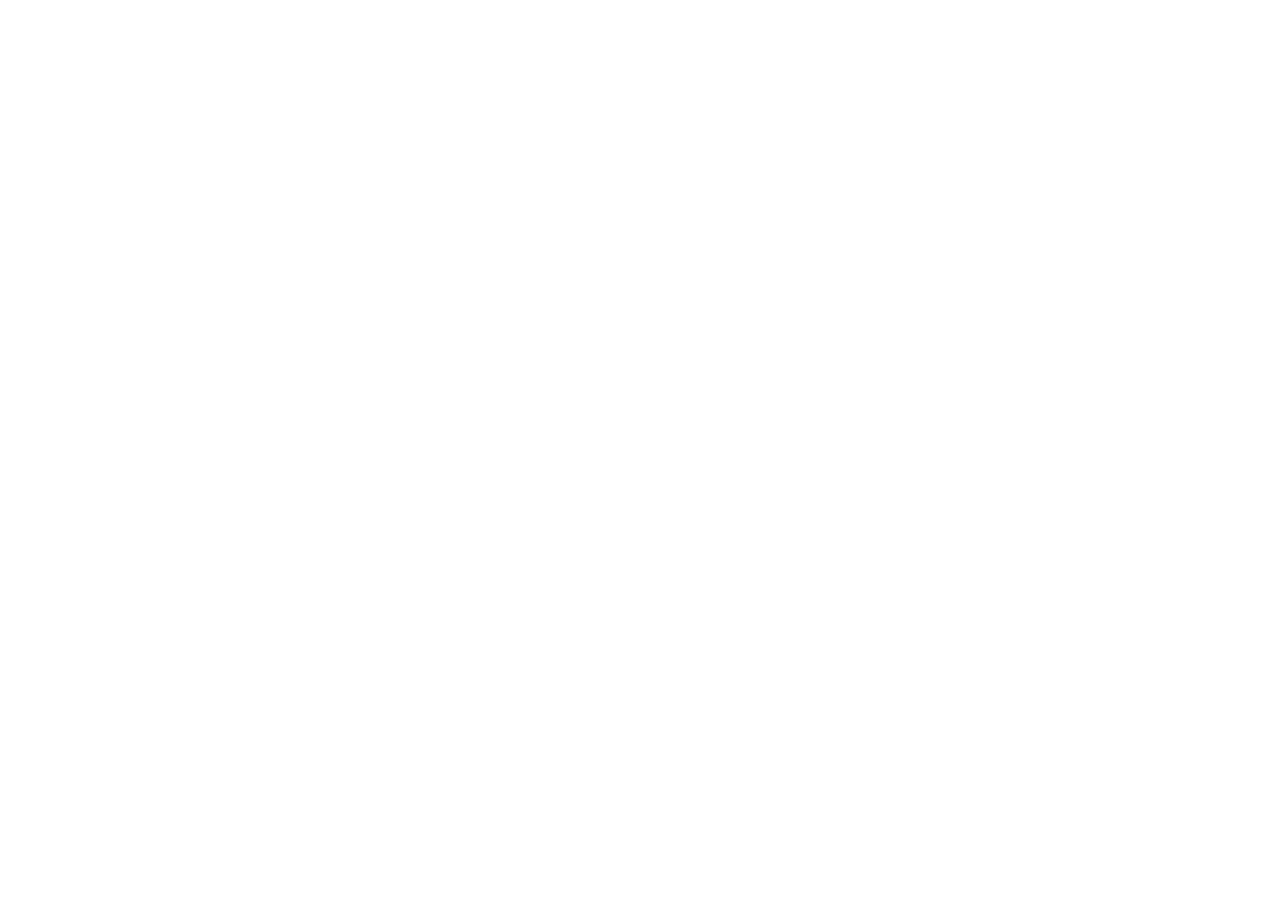
==== index.html @ a88c4302 "initial commit" ====
<!DOCTYPE html>
<html lang="en">
  <head>
    <meta charset="UTF-8" />
    <meta name="viewport" content="width=device-width, initial-scale=1.0" />
    <title>Tan Karageldi</title>
  </head>
  <body></body>
</html>
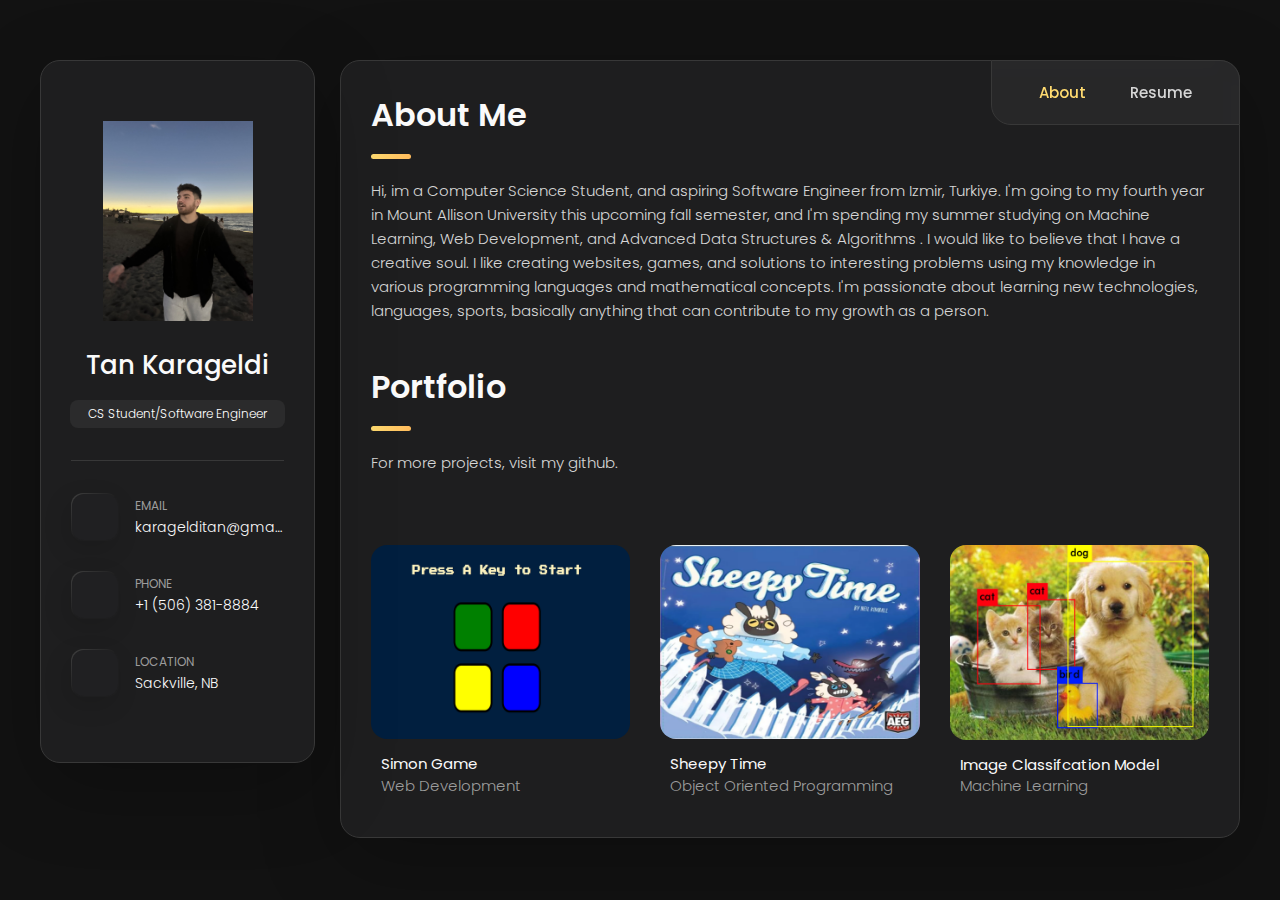
==== commit b597f9f1: "fix typo#1" ====
--- a/index.html
+++ b/index.html
@@ -2,8 +2,465 @@
 <html lang="en">
   <head>
     <meta charset="UTF-8" />
+    <meta http-equiv="X-UA-Compatible" content="IE=edge" />
     <meta name="viewport" content="width=device-width, initial-scale=1.0" />
     <title>Tan Karageldi</title>
+
+    <!--
+    - favicon
+  -->
+    <link
+      rel="shortcut icon"
+      href="./assets/images/tan.ico"
+      type="image/x-icon"
+    />
+
+    <!--
+    - custom css link
+  -->
+    <link rel="stylesheet" href="./assets/css/style.css" />
+
+    <!--
+    - google font link
+  -->
+    <link rel="preconnect" href="https://fonts.googleapis.com" />
+    <link rel="preconnect" href="https://fonts.gstatic.com" crossorigin />
+    <link
+      href="https://fonts.googleapis.com/css2?family=Poppins:wght@300;400;500;600&display=swap"
+      rel="stylesheet"
+    />
   </head>
-  <body></body>
+
+  <body>
+    <!--
+    - #MAIN
+  -->
+
+    <main>
+      <!--
+      - #SIDEBAR
+    -->
+
+      <aside class="sidebar" data-sidebar>
+        <div class="sidebar-info">
+          <figure class="avatar-box">
+            <img
+              src="./assets/images/tan1.jpg"
+              alt="Tan Karageldi"
+              width="80"
+            />
+          </figure>
+
+          <div class="info-content">
+            <h1 class="name" title="Richard hanrick">Tan Karageldi</h1>
+
+            <p class="title">CS Student/Software Engineer</p>
+          </div>
+
+          <button class="info_more-btn" data-sidebar-btn>
+            <span>Show Contacts</span>
+
+            <ion-icon name="chevron-down"></ion-icon>
+          </button>
+        </div>
+
+        <div class="sidebar-info_more">
+          <div class="separator"></div>
+
+          <ul class="contacts-list">
+            <li class="contact-item">
+              <div class="icon-box">
+                <ion-icon name="mail-outline"></ion-icon>
+              </div>
+
+              <div class="contact-info">
+                <p class="contact-title">Email</p>
+
+                <a href="mailto:karagelditan@gmail.com" class="contact-link"
+                  >karagelditan@gmail.com</a
+                >
+              </div>
+            </li>
+
+            <li class="contact-item">
+              <div class="icon-box">
+                <ion-icon name="phone-portrait-outline"></ion-icon>
+              </div>
+
+              <div class="contact-info">
+                <p class="contact-title">Phone</p>
+
+                <p class="contact-link">+1 (506) 381-8884</p>
+              </div>
+            </li>
+
+            <li class="contact-item">
+              <div class="icon-box">
+                <ion-icon name="location-outline"></ion-icon>
+              </div>
+
+              <div class="contact-info">
+                <p class="contact-title">Location</p>
+
+                <address>Sackville, NB</address>
+              </div>
+            </li>
+          </ul>
+
+          <div class="separator"></div>
+
+          <ul class="social-list">
+            <li class="social-item">
+              <a href="https://github.com/tankarageldi" class="social-link">
+                <ion-icon name="logo-github"></ion-icon>
+              </a>
+            </li>
+
+            <li class="social-item">
+              <a
+                href="https://linkedin.com/in/tankarageldi"
+                class="social-link"
+              >
+                <ion-icon name="logo-linkedin"></ion-icon>
+              </a>
+            </li>
+            <li class="social-item">
+              <a href="https://instagram.com/tkarageldi" class="social-link">
+                <ion-icon name="logo-instagram"></ion-icon>
+              </a>
+            </li>
+          </ul>
+        </div>
+      </aside>
+
+      <!--
+      - #main-content
+    -->
+
+      <div class="main-content">
+        <!--
+        - #NAVBAR
+      -->
+
+        <nav class="navbar">
+          <ul class="navbar-list">
+            <li class="navbar-item">
+              <button class="navbar-link active" data-nav-link>About</button>
+            </li>
+
+            <li class="navbar-item">
+              <button class="navbar-link" data-nav-link>Resume</button>
+            </li>
+          </ul>
+        </nav>
+
+        <!--
+        - #ABOUT
+      -->
+
+        <article class="about active" data-page="about">
+          <header>
+            <h2 class="h2 article-title">About me</h2>
+          </header>
+
+          <section class="about-text">
+            <p>
+              Hi, im a Computer Science Student, and aspiring Software Engineer
+              from Izmir, Turkiye. I'm going to my fourth year in Mount Allison
+              University this upcoming fall semester, and I'm spending my summer
+              studying on Machine Learning, Web Development, and Advanced Data
+              Structures & Algorithms . I would like to believe that I have a
+              creative soul. I like creating websites, games, and solutions to
+              interesting problems using my knowledge in various programming
+              languages and mathematical concepts. I'm passionate about learning
+              new technologies, languages, sports, basically anything that can
+              contribute to my growth as a person.
+            </p>
+          </section>
+
+          <header>
+            <h2 class="h2 article-title">Portfolio</h2>
+          </header>
+          <p class="about-text">
+            For more projects, visit my github.
+            <br />
+            <a class="about-text" href="https://github.com/tankarageldi"
+              ><ion-icon name="sad-outline"></ion-icon
+            ></a>
+          </p>
+
+          <section class="projects">
+            <ul class="filter-list">
+              <li class="filter-item"></li>
+            </ul>
+
+            <div class="filter-select-box">
+              <button class="filter-select" data-select>
+                <div class="select-value" data-selecct-value>
+                  Select category
+                </div>
+
+                <div class="select-icon">
+                  <ion-icon name="chevron-down"></ion-icon>
+                </div>
+              </button>
+              <ul class="select-list">
+                <li class="select-item">
+                  <button data-select-item>All</button>
+                </li>
+              </ul>
+            </div>
+
+            <ul class="project-list">
+              <li class="project-item active" data-filter-item>
+                <a
+                  href="https://tankarageldi.github.io/webdev-projects/simon-game/index.html"
+                >
+                  <figure class="project-img">
+                    <div class="project-item-icon-box">
+                      <ion-icon name="eye-outline"></ion-icon>
+                    </div>
+                    <img
+                      src="./assets/images/resized_simon.png"
+                      alt="simon"
+                      loading="lazy"
+                    />
+                  </figure>
+
+                  <h3 class="project-title">Simon Game</h3>
+
+                  <p class="project-category">Web Development</p>
+                </a>
+              </li>
+
+              <li class="project-item active" data-filter-item>
+                <a href="https://github.com/tankarageldi/textbased-game">
+                  <figure class="project-img">
+                    <div class="project-item-icon-box">
+                      <ion-icon name="eye-outline"></ion-icon>
+                    </div>
+
+                    <img
+                      src="./assets/images/resized_sheepytime.png"
+                      alt="sheepytime"
+                      loading="lazy"
+                    />
+                  </figure>
+
+                  <h3 class="project-title">Sheepy Time</h3>
+
+                  <p class="project-category">Object Oriented Programming</p>
+                </a>
+              </li>
+
+              <li class="project-item active" data-filter-item>
+                <a href="https://github.com/tankarageldi/image-recognizer">
+                  <figure class="project-img">
+                    <div class="project-item-icon-box">
+                      <ion-icon name="eye-outline"></ion-icon>
+                    </div>
+
+                    <img
+                      src="./assets/images/resized_classification.png"
+                      alt="image-classification"
+                      loading="lazy"
+                    />
+                  </figure>
+
+                  <h3 class="project-title">Image Classifcation Model</h3>
+
+                  <p class="project-category">Machine Learning</p>
+                </a>
+              </li>
+            </ul>
+          </section>
+          <div class="modal-container" data-modal-container>
+            <div class="overlay" data-overlay></div>
+
+            <section class="testimonials-modal">
+              <button class="modal-close-btn" data-modal-close-btn>
+                <ion-icon name="close-outline"></ion-icon>
+              </button>
+
+              <div class="modal-img-wrapper">
+                <figure class="modal-avatar-box">
+                  <img
+                    src="./assets/images/avatar-1.png"
+                    alt="Daniel lewis"
+                    width="80"
+                    data-modal-img
+                  />
+                </figure>
+
+                <img src="./assets/images/icon-quote.svg" alt="quote icon" />
+              </div>
+            </section>
+          </div>
+        </article>
+
+        <!--
+        - #RESUME
+      -->
+
+        <article class="resume" data-page="resume">
+          <header>
+            <h2 class="h2 article-title">Resume</h2>
+          </header>
+
+          <section class="timeline">
+            <div class="title-wrapper">
+              <div class="icon-box">
+                <ion-icon name="book-outline"></ion-icon>
+              </div>
+
+              <h3 class="h3">Education</h3>
+            </div>
+
+            <ol class="timeline-list">
+              <li class="timeline-item">
+                <h4 class="h4 timeline-item-title">Mount Allison University</h4>
+
+                <span>2020-2025</span>
+
+                <p class="timeline-text">
+                  Bachelor of Science, Major in Computer Science.
+                </p>
+              </li>
+
+              <li class="timeline-item">
+                <h4 class="h4 timeline-item-title">Deeplearning.ai</h4>
+
+                <span>2024</span>
+
+                <p class="timeline-text">Machine Learning Specialization.</p>
+              </li>
+            </ol>
+          </section>
+
+          <section class="timeline">
+            <div class="title-wrapper">
+              <div class="icon-box">
+                <ion-icon name="book-outline"></ion-icon>
+              </div>
+
+              <h3 class="h3">Experience</h3>
+            </div>
+
+            <ol class="timeline-list">
+              <li class="timeline-item">
+                <h4 class="h4 timeline-item-title">get-a-cut</h4>
+
+                <span>Founder, July 2024 — Present</span>
+
+                <p class="timeline-text">
+                  Creating the application for people to find best barber in
+                  their area for their desired hairstyle.
+                </p>
+              </li>
+              <li class="timeline-item">
+                <h4 class="h4 timeline-item-title">freelance web developer</h4>
+
+                <span>2024</span>
+
+                <p class="timeline-text">
+                  Working freelance, creating websites for businesses and for
+                  personal use.
+                </p>
+              </li>
+
+              <li class="timeline-item">
+                <h4 class="h4 timeline-item-title">Petaverse Pet</h4>
+
+                <span>2023</span>
+
+                <p class="timeline-text">Social Media Marketing Intern.</p>
+              </li>
+            </ol>
+          </section>
+
+          <section class="skill">
+            <h3 class="h3 skills-title">My skills</h3>
+
+            <ul class="skills-list content-card">
+              <li class="skills-item">
+                <div class="title-wrapper">
+                  <h5 class="h5">Python</h5>
+                  <ion-icon name="logo-python" class="h5"></ion-icon>
+                  <data value="80">80%</data>
+                </div>
+
+                <div class="skill-progress-bg">
+                  <div class="skill-progress-fill" style="width: 80%"></div>
+                </div>
+              </li>
+              <li class="skills-item">
+                <div class="title-wrapper">
+                  <h5 class="h5">Data Structures & Algorithms</h5>
+                  <data value="60">60%</data>
+                </div>
+
+                <div class="skill-progress-bg">
+                  <div class="skill-progress-fill" style="width: 60%"></div>
+                </div>
+              </li>
+
+              <li class="skills-item">
+                <div class="title-wrapper">
+                  <h5 class="h5">Full Stack Development</h5>
+                  <ion-icon name="logo-react" class="h5"></ion-icon>
+                  <ion-icon name="logo-javascript" class="h5"></ion-icon>
+                  <ion-icon name="logo-html5" class="h5"></ion-icon>
+                  <ion-icon name="logo-css3" class="h5"></ion-icon>
+                  <data value="50">50%</data>
+                </div>
+
+                <div class="skill-progress-bg">
+                  <div class="skill-progress-fill" style="width: 50%"></div>
+                </div>
+              </li>
+
+              <li class="skills-item">
+                <div class="title-wrapper">
+                  <h5 class="h5">Machine Learning & AI</h5>
+                  <data value="50">50%</data>
+                </div>
+
+                <div class="skill-progress-bg">
+                  <div class="skill-progress-fill" style="width: 50%"></div>
+                </div>
+              </li>
+
+              <li class="skills-item">
+                <div class="title-wrapper">
+                  <h5 class="h5">Java</h5>
+                  <data value="50">50%</data>
+                </div>
+
+                <div class="skill-progress-bg">
+                  <div class="skill-progress-fill" style="width: 50%"></div>
+                </div>
+              </li>
+            </ul>
+          </section>
+        </article>
+      </div>
+    </main>
+
+    <!--
+    - custom js link
+  -->
+    <script src="./assets/js/script.js"></script>
+
+    <!--
+    - ionicon link
+  -->
+    <script
+      type="module"
+      src="https://unpkg.com/ionicons@5.5.2/dist/ionicons/ionicons.esm.js"
+    ></script>
+    <script
+      nomodule
+      src="https://unpkg.com/ionicons@5.5.2/dist/ionicons/ionicons.js"
+    ></script>
+  </body>
 </html>
--- a/assets/css/style.css
+++ b/assets/css/style.css
@@ -0,0 +1,2028 @@
+/*-----------------------------------*\
+  #style.css
+\*-----------------------------------*/
+
+/**
+ * copyright 2022 @codewithsadee
+ */
+
+/*-----------------------------------*\
+  #CUSTOM PROPERTY
+\*-----------------------------------*/
+
+:root {
+  /**
+   * colors
+   */
+
+  /* gradient */
+
+  --bg-gradient-onyx: linear-gradient(
+    to bottom right,
+    hsl(240, 1%, 25%) 3%,
+    hsl(0, 0%, 19%) 97%
+  );
+  --bg-gradient-jet: linear-gradient(
+      to bottom right,
+      hsla(240, 1%, 18%, 0.251) 0%,
+      hsla(240, 2%, 11%, 0) 100%
+    ),
+    hsl(240, 2%, 13%);
+  --bg-gradient-yellow-1: linear-gradient(
+    to bottom right,
+    hsl(45, 100%, 71%) 0%,
+    hsla(36, 100%, 69%, 0) 50%
+  );
+  --bg-gradient-yellow-2: linear-gradient(
+      135deg,
+      hsla(45, 100%, 71%, 0.251) 0%,
+      hsla(35, 100%, 68%, 0) 59.86%
+    ),
+    hsl(240, 2%, 13%);
+  --border-gradient-onyx: linear-gradient(
+    to bottom right,
+    hsl(0, 0%, 25%) 0%,
+    hsla(0, 0%, 25%, 0) 50%
+  );
+  --text-gradient-yellow: linear-gradient(
+    to right,
+    hsl(45, 100%, 72%),
+    hsl(35, 100%, 68%)
+  );
+
+  /* solid */
+
+  --jet: hsl(0, 0%, 22%);
+  --onyx: hsl(240, 1%, 17%);
+  --eerie-black-1: hsl(240, 2%, 13%);
+  --eerie-black-2: hsl(240, 2%, 12%);
+  --smoky-black: hsl(0, 0%, 7%);
+  --white-1: hsl(0, 0%, 100%);
+  --white-2: hsl(0, 0%, 98%);
+  --orange-yellow-crayola: hsl(45, 100%, 72%);
+  --vegas-gold: hsl(45, 54%, 58%);
+  --light-gray: hsl(0, 0%, 84%);
+  --light-gray-70: hsla(0, 0%, 84%, 0.7);
+  --bittersweet-shimmer: hsl(0, 43%, 51%);
+
+  /**
+   * typography
+   */
+
+  /* font-family */
+  --ff-poppins: "Poppins", sans-serif;
+
+  /* font-size */
+  --fs-1: 24px;
+  --fs-2: 18px;
+  --fs-3: 17px;
+  --fs-4: 16px;
+  --fs-5: 15px;
+  --fs-6: 14px;
+  --fs-7: 13px;
+  --fs-8: 11px;
+
+  /* font-weight */
+  --fw-300: 300;
+  --fw-400: 400;
+  --fw-500: 500;
+  --fw-600: 600;
+
+  /**
+   * shadow
+   */
+
+  --shadow-1: -4px 8px 24px hsla(0, 0%, 0%, 0.25);
+  --shadow-2: 0 16px 30px hsla(0, 0%, 0%, 0.25);
+  --shadow-3: 0 16px 40px hsla(0, 0%, 0%, 0.25);
+  --shadow-4: 0 25px 50px hsla(0, 0%, 0%, 0.15);
+  --shadow-5: 0 24px 80px hsla(0, 0%, 0%, 0.25);
+
+  /**
+   * transition
+   */
+
+  --transition-1: 0.25s ease;
+  --transition-2: 0.5s ease-in-out;
+}
+
+/*-----------------------------------*\
+  #RESET
+\*-----------------------------------*/
+
+*,
+*::before,
+*::after {
+  margin: 0;
+  padding: 0;
+  box-sizing: border-box;
+}
+
+a {
+  text-decoration: none;
+}
+
+li {
+  list-style: none;
+}
+
+img,
+ion-icon,
+a,
+button,
+time,
+span {
+  display: block;
+}
+
+button {
+  font: inherit;
+  background: none;
+  border: none;
+  text-align: left;
+  cursor: pointer;
+}
+
+input,
+textarea {
+  display: block;
+  width: 100%;
+  background: none;
+  font: inherit;
+}
+
+::selection {
+  background: var(--orange-yellow-crayola);
+  color: var(--smoky-black);
+}
+
+:focus {
+  outline-color: var(--orange-yellow-crayola);
+}
+
+html {
+  font-family: var(--ff-poppins);
+}
+
+body {
+  background: var(--smoky-black);
+}
+
+/*-----------------------------------*\
+  #REUSED STYLE
+\*-----------------------------------*/
+
+.sidebar,
+article {
+  background: var(--eerie-black-2);
+  border: 1px solid var(--jet);
+  border-radius: 20px;
+  padding: 15px;
+  box-shadow: var(--shadow-1);
+  z-index: 1;
+}
+
+.separator {
+  width: 100%;
+  height: 1px;
+  background: var(--jet);
+  margin: 16px 0;
+}
+
+.icon-box {
+  position: relative;
+  background: var(--border-gradient-onyx);
+  width: 30px;
+  height: 30px;
+  border-radius: 8px;
+  display: flex;
+  justify-content: center;
+  align-items: center;
+  font-size: 16px;
+  color: var(--orange-yellow-crayola);
+  box-shadow: var(--shadow-1);
+  z-index: 1;
+}
+
+.icon-box::before {
+  content: "";
+  position: absolute;
+  inset: 1px;
+  background: var(--eerie-black-1);
+  border-radius: inherit;
+  z-index: -1;
+}
+
+.icon-box ion-icon {
+  --ionicon-stroke-width: 35px;
+}
+
+article {
+  display: none;
+}
+
+article.active {
+  display: block;
+  animation: fade 0.5s ease backwards;
+}
+
+@keyframes fade {
+  0% {
+    opacity: 0;
+  }
+  100% {
+    opacity: 1;
+  }
+}
+
+.h2,
+.h3,
+.h4,
+.h5 {
+  color: var(--white-2);
+  text-transform: capitalize;
+}
+
+.h2 {
+  font-size: var(--fs-1);
+}
+
+.h3 {
+  font-size: var(--fs-2);
+}
+
+.h4 {
+  font-size: var(--fs-4);
+}
+
+.h5 {
+  font-size: var(--fs-7);
+  font-weight: var(--fw-500);
+}
+
+.article-title {
+  position: relative;
+  padding-bottom: 7px;
+}
+
+.article-title::after {
+  content: "";
+  position: absolute;
+  bottom: 0;
+  left: 0;
+  width: 30px;
+  height: 3px;
+  background: var(--text-gradient-yellow);
+  border-radius: 3px;
+}
+
+.has-scrollbar::-webkit-scrollbar {
+  width: 5px; /* for vertical scrollbar */
+  height: 5px; /* for horizontal scrollbar */
+}
+
+.has-scrollbar::-webkit-scrollbar-track {
+  background: var(--onyx);
+  border-radius: 5px;
+}
+
+.has-scrollbar::-webkit-scrollbar-thumb {
+  background: var(--orange-yellow-crayola);
+  border-radius: 5px;
+}
+
+.has-scrollbar::-webkit-scrollbar-button {
+  width: 20px;
+}
+
+.content-card {
+  position: relative;
+  background: var(--border-gradient-onyx);
+  padding: 15px;
+  padding-top: 45px;
+  border-radius: 14px;
+  box-shadow: var(--shadow-2);
+  cursor: pointer;
+  z-index: 1;
+}
+
+.content-card::before {
+  content: "";
+  position: absolute;
+  inset: 1px;
+  background: var(--bg-gradient-jet);
+  border-radius: inherit;
+  z-index: -1;
+}
+
+/*-----------------------------------*\
+  #MAIN
+\*-----------------------------------*/
+
+main {
+  margin: 15px 12px;
+  margin-bottom: 75px;
+  min-width: 259px;
+}
+
+/*-----------------------------------*\
+  #SIDEBAR
+\*-----------------------------------*/
+
+.sidebar {
+  margin-bottom: 15px;
+  max-height: 112px;
+  overflow: hidden;
+  transition: var(--transition-2);
+}
+
+.sidebar.active {
+  max-height: 405px;
+}
+
+.sidebar-info {
+  position: relative;
+  display: flex;
+  justify-content: flex-start;
+  align-items: center;
+  gap: 15px;
+}
+
+.avatar-box {
+  background: var(--bg-gradient-onyx);
+  border-radius: 20px;
+}
+
+.info-content .name {
+  color: var(--white-2);
+  font-size: var(--fs-3);
+  font-weight: var(--fw-500);
+  letter-spacing: -0.25px;
+  margin-bottom: 10px;
+}
+
+.info-content .title {
+  color: var(--white-1);
+  background: var(--onyx);
+  font-size: var(--fs-8);
+  font-weight: var(--fw-300);
+  width: max-content;
+  padding: 3px 12px;
+  border-radius: 8px;
+}
+
+.info_more-btn {
+  position: absolute;
+  top: -15px;
+  right: -15px;
+  border-radius: 0 15px;
+  font-size: 13px;
+  color: var(--orange-yellow-crayola);
+  background: var(--border-gradient-onyx);
+  padding: 10px;
+  box-shadow: var(--shadow-2);
+  transition: var(--transition-1);
+  z-index: 1;
+}
+
+.info_more-btn::before {
+  content: "";
+  position: absolute;
+  inset: 1px;
+  border-radius: inherit;
+  background: var(--bg-gradient-jet);
+  transition: var(--transition-1);
+  z-index: -1;
+}
+
+.info_more-btn:hover,
+.info_more-btn:focus {
+  background: var(--bg-gradient-yellow-1);
+}
+
+.info_more-btn:hover::before,
+.info_more-btn:focus::before {
+  background: var(--bg-gradient-yellow-2);
+}
+
+.info_more-btn span {
+  display: none;
+}
+
+.sidebar-info_more {
+  opacity: 0;
+  visibility: hidden;
+  transition: var(--transition-2);
+}
+
+.sidebar.active .sidebar-info_more {
+  opacity: 1;
+  visibility: visible;
+}
+
+.contacts-list {
+  display: grid;
+  grid-template-columns: 1fr;
+  gap: 16px;
+}
+
+.contact-item {
+  min-width: 100%;
+  display: flex;
+  align-items: center;
+  gap: 16px;
+}
+
+.contact-info {
+  max-width: calc(100% - 46px);
+  width: calc(100% - 46px);
+}
+
+.contact-title {
+  color: var(--light-gray-70);
+  font-size: var(--fs-8);
+  text-transform: uppercase;
+  margin-bottom: 2px;
+}
+
+.contact-info :is(.contact-link, time, address) {
+  color: var(--white-2);
+  font-size: var(--fs-7);
+}
+
+.contact-info address {
+  font-style: normal;
+}
+
+.social-list {
+  display: flex;
+  justify-content: flex-start;
+  align-items: center;
+  gap: 15px;
+  padding-bottom: 4px;
+  padding-left: 7px;
+}
+
+.social-item .social-link {
+  color: var(--light-gray-70);
+  font-size: 18px;
+}
+
+.social-item .social-link:hover {
+  color: var(--light-gray);
+}
+
+/*-----------------------------------*\
+  #NAVBAR
+\*-----------------------------------*/
+
+.navbar {
+  position: fixed;
+  bottom: 0;
+  left: 0;
+  width: 100%;
+  background: hsla(240, 1%, 17%, 0.75);
+  backdrop-filter: blur(10px);
+  border: 1px solid var(--jet);
+  border-radius: 12px 12px 0 0;
+  box-shadow: var(--shadow-2);
+  z-index: 5;
+}
+
+.navbar-list {
+  display: flex;
+  flex-wrap: wrap;
+  justify-content: center;
+  align-items: center;
+  padding: 0 10px;
+}
+
+.navbar-link {
+  color: var(--light-gray);
+  font-size: var(--fs-8);
+  padding: 20px 7px;
+  transition: color var(--transition-1);
+}
+
+.navbar-link:hover,
+.navbar-link:focus {
+  color: var(--light-gray-70);
+}
+
+.navbar-link.active {
+  color: var(--orange-yellow-crayola);
+}
+
+/*-----------------------------------*\
+  #ABOUT
+\*-----------------------------------*/
+
+.about .article-title {
+  margin-bottom: 15px;
+}
+
+.about-text {
+  color: var(--light-gray);
+  font-size: var(--fs-6);
+  font-weight: var(--fw-300);
+  line-height: 1.6;
+}
+
+.about-text p {
+  margin-bottom: 15px;
+}
+
+/**
+ * #service 
+ */
+
+.service {
+  margin-bottom: 35px;
+}
+
+.service-title {
+  margin-bottom: 20px;
+}
+
+.service-list {
+  display: grid;
+  grid-template-columns: 1fr;
+  gap: 20px;
+}
+
+.service-item {
+  position: relative;
+  background: var(--border-gradient-onyx);
+  padding: 20px;
+  border-radius: 14px;
+  box-shadow: var(--shadow-2);
+  z-index: 1;
+}
+
+.service-item::before {
+  content: "";
+  position: absolute;
+  inset: 1px;
+  background: var(--bg-gradient-jet);
+  border-radius: inherit;
+  z-index: -1;
+}
+
+.service-icon-box {
+  margin-bottom: 10px;
+}
+
+.service-icon-box img {
+  margin: auto;
+}
+
+.service-content-box {
+  text-align: center;
+}
+
+.service-item-title {
+  margin-bottom: 7px;
+}
+
+.service-item-text {
+  color: var(--light-gray);
+  font-size: var(--fs-6);
+  font-weight: var(--fw-3);
+  line-height: 1.6;
+}
+
+/**
+ * #testimonials 
+ */
+
+.testimonials {
+  margin-bottom: 30px;
+}
+
+.testimonials-title {
+  margin-bottom: 20px;
+}
+
+.testimonials-list {
+  display: flex;
+  justify-content: flex-start;
+  align-items: flex-start;
+  gap: 15px;
+  margin: 0 -15px;
+  padding: 25px 15px;
+  padding-bottom: 35px;
+  overflow-x: auto;
+  scroll-behavior: smooth;
+  overscroll-behavior-inline: contain;
+  scroll-snap-type: inline mandatory;
+}
+
+.testimonials-item {
+  min-width: 100%;
+  scroll-snap-align: center;
+}
+
+.testimonials-avatar-box {
+  position: absolute;
+  top: 0;
+  left: 0;
+  transform: translate(15px, -25px);
+  background: var(--bg-gradient-onyx);
+  border-radius: 14px;
+  box-shadow: var(--shadow-1);
+}
+
+.testimonials-item-title {
+  margin-bottom: 7px;
+}
+
+.testimonials-text {
+  color: var(--light-gray);
+  font-size: var(--fs-6);
+  font-weight: var(--fw-300);
+  line-height: 1.6;
+  display: -webkit-box;
+  line-clamp: 4;
+  -webkit-line-clamp: 4;
+  -webkit-box-orient: vertical;
+  overflow: hidden;
+}
+
+/**
+ * #testimonials-modal
+ */
+
+.modal-container {
+  position: fixed;
+  top: 0;
+  left: 0;
+  width: 100%;
+  height: 100%;
+  display: flex;
+  justify-content: center;
+  align-items: center;
+  overflow-y: auto;
+  overscroll-behavior: contain;
+  z-index: 20;
+  pointer-events: none;
+  visibility: hidden;
+}
+
+.modal-container::-webkit-scrollbar {
+  display: none;
+}
+
+.modal-container.active {
+  pointer-events: all;
+  visibility: visible;
+}
+
+.overlay {
+  position: fixed;
+  top: 0;
+  left: 0;
+  width: 100%;
+  height: 100vh;
+  background: hsl(0, 0%, 5%);
+  opacity: 0;
+  visibility: hidden;
+  pointer-events: none;
+  z-index: 1;
+  transition: var(--transition-1);
+}
+
+.overlay.active {
+  opacity: 0.8;
+  visibility: visible;
+  pointer-events: all;
+}
+
+.testimonials-modal {
+  background: var(--eerie-black-2);
+  position: relative;
+  padding: 15px;
+  margin: 15px 12px;
+  border: 1px solid var(--jet);
+  border-radius: 14px;
+  box-shadow: var(--shadow-5);
+  transform: scale(1.2);
+  opacity: 0;
+  transition: var(--transition-1);
+  z-index: 2;
+}
+
+.modal-container.active .testimonials-modal {
+  transform: scale(1);
+  opacity: 1;
+}
+
+.modal-close-btn {
+  position: absolute;
+  top: 15px;
+  right: 15px;
+  background: var(--onyx);
+  border-radius: 8px;
+  width: 32px;
+  height: 32px;
+  display: flex;
+  justify-content: center;
+  align-items: center;
+  color: var(--white-2);
+  font-size: 18px;
+  opacity: 0.7;
+}
+
+.modal-close-btn:hover,
+.modal-close-btn:focus {
+  opacity: 1;
+}
+
+.modal-close-btn ion-icon {
+  --ionicon-stroke-width: 50px;
+}
+
+.modal-avatar-box {
+  background: var(--bg-gradient-onyx);
+  width: max-content;
+  border-radius: 14px;
+  margin-bottom: 15px;
+  box-shadow: var(--shadow-2);
+}
+
+.modal-img-wrapper > img {
+  display: none;
+}
+
+.modal-title {
+  margin-bottom: 4px;
+}
+
+.modal-content time {
+  font-size: var(--fs-6);
+  color: var(--light-gray-70);
+  font-weight: var(--fw-300);
+  margin-bottom: 10px;
+}
+
+.modal-content p {
+  color: var(--light-gray);
+  font-size: var(--fs-6);
+  font-weight: var(--fw-300);
+  line-height: 1.6;
+}
+
+/**
+ * #clients 
+ */
+
+.clients {
+  margin-bottom: 15px;
+}
+
+.clients-list {
+  display: flex;
+  justify-content: flex-start;
+  align-items: flex-start;
+  gap: 15px;
+  margin: 0 -15px;
+  padding: 25px;
+  padding-bottom: 25px;
+  overflow-x: auto;
+  scroll-behavior: smooth;
+  overscroll-behavior-inline: contain;
+  scroll-snap-type: inline mandatory;
+  scroll-padding-inline: 25px;
+}
+
+.clients-item {
+  min-width: 50%;
+  scroll-snap-align: start;
+}
+
+.clients-item img {
+  width: 100%;
+  filter: grayscale(1);
+  transition: var(--transition-1);
+}
+
+.clients-item img:hover {
+  filter: grayscale(0);
+}
+
+/*-----------------------------------*\
+  #RESUME
+\*-----------------------------------*/
+
+.article-title {
+  margin-bottom: 30px;
+}
+
+/**
+ * education and experience 
+ */
+
+.timeline {
+  margin-bottom: 30px;
+}
+
+.timeline .title-wrapper {
+  display: flex;
+  align-items: center;
+  gap: 15px;
+  margin-bottom: 25px;
+}
+
+.timeline-list {
+  font-size: var(--fs-6);
+  margin-left: 45px;
+}
+
+.timeline-item {
+  position: relative;
+}
+
+.timeline-item:not(:last-child) {
+  margin-bottom: 20px;
+}
+
+.timeline-item-title {
+  font-size: var(--fs-6);
+  line-height: 1.3;
+  margin-bottom: 7px;
+}
+
+.timeline-list span {
+  color: var(--vegas-gold);
+  font-weight: var(--fw-400);
+  line-height: 1.6;
+}
+
+.timeline-item:not(:last-child)::before {
+  content: "";
+  position: absolute;
+  top: -25px;
+  left: -30px;
+  width: 1px;
+  height: calc(100% + 50px);
+  background: var(--jet);
+}
+
+.timeline-item::after {
+  content: "";
+  position: absolute;
+  top: 5px;
+  left: -33px;
+  height: 6px;
+  width: 6px;
+  background: var(--text-gradient-yellow);
+  border-radius: 50%;
+  box-shadow: 0 0 0 4px var(--jet);
+}
+
+.timeline-text {
+  color: var(--light-gray);
+  font-weight: var(--fw-300);
+  line-height: 1.6;
+}
+
+/**
+ * skills 
+ */
+
+.skills-title {
+  margin-bottom: 20px;
+}
+
+.skills-list {
+  padding: 20px;
+}
+
+.skills-item:not(:last-child) {
+  margin-bottom: 15px;
+}
+
+.skill .title-wrapper {
+  display: flex;
+  align-items: center;
+  gap: 5px;
+  margin-bottom: 8px;
+}
+
+.skill .title-wrapper data {
+  color: var(--light-gray);
+  font-size: var(--fs-7);
+  font-weight: var(--fw-300);
+}
+
+.skill-progress-bg {
+  background: var(--jet);
+  width: 100%;
+  height: 8px;
+  border-radius: 10px;
+}
+
+.skill-progress-fill {
+  background: var(--text-gradient-yellow);
+  height: 100%;
+  border-radius: inherit;
+}
+
+/*-----------------------------------*\
+  #PORTFOLIO
+\*-----------------------------------*/
+
+.filter-list {
+  display: none;
+}
+
+.filter-select-box {
+  position: relative;
+  margin-bottom: 25px;
+}
+
+.filter-select {
+  background: var(--eerie-black-2);
+  color: var(--light-gray);
+  display: flex;
+  justify-content: space-between;
+  align-items: center;
+  width: 100%;
+  padding: 12px 16px;
+  border: 1px solid var(--jet);
+  border-radius: 14px;
+  font-size: var(--fs-6);
+  font-weight: var(--fw-300);
+}
+
+.filter-select.active .select-icon {
+  transform: rotate(0.5turn);
+}
+
+.select-list {
+  background: var(--eerie-black-2);
+  position: absolute;
+  top: calc(100% + 6px);
+  width: 100%;
+  padding: 6px;
+  border: 1px solid var(--jet);
+  border-radius: 14px;
+  z-index: 2;
+  opacity: 0;
+  visibility: hidden;
+  pointer-events: none;
+  transition: 0.15s ease-in-out;
+}
+
+.filter-select.active + .select-list {
+  opacity: 1;
+  visibility: visible;
+  pointer-events: all;
+}
+
+.select-item button {
+  background: var(--eerie-black-2);
+  color: var(--light-gray);
+  font-size: var(--fs-6);
+  font-weight: var(--fw-300);
+  text-transform: capitalize;
+  width: 100%;
+  padding: 8px 10px;
+  border-radius: 8px;
+}
+
+.select-item button:hover {
+  --eerie-black-2: hsl(240, 2%, 20%);
+}
+
+.project-list {
+  display: grid;
+  grid-template-columns: 1fr;
+  gap: 30px;
+  margin-bottom: 10px;
+}
+
+.project-item {
+  display: none;
+}
+
+.project-item.active {
+  display: block;
+  animation: scaleUp 0.25s ease forwards;
+}
+
+@keyframes scaleUp {
+  0% {
+    transform: scale(0.5);
+  }
+  100% {
+    transform: scale(1);
+  }
+}
+
+.project-item > a {
+  width: 100%;
+}
+
+.project-img {
+  position: relative;
+  width: 100%;
+  height: 200px;
+  border-radius: 16px;
+  overflow: hidden;
+  margin-bottom: 15px;
+}
+
+.project-img::before {
+  content: "";
+  position: absolute;
+  top: 0;
+  left: 0;
+  width: 100%;
+  height: 100%;
+  background: transparent;
+  z-index: 1;
+  transition: var(--transition-1);
+}
+
+.project-item > a:hover .project-img::before {
+  background: hsla(0, 0%, 0%, 0.5);
+}
+
+.project-item-icon-box {
+  --scale: 0.8;
+
+  background: var(--jet);
+  color: var(--orange-yellow-crayola);
+  position: absolute;
+  top: 50%;
+  left: 50%;
+  transform: translate(-50%, -50%) scale(var(--scale));
+  font-size: 20px;
+  padding: 18px;
+  border-radius: 12px;
+  opacity: 0;
+  z-index: 1;
+  transition: var(--transition-1);
+}
+
+.project-item > a:hover .project-item-icon-box {
+  --scale: 1;
+  opacity: 1;
+}
+
+.project-item-icon-box ion-icon {
+  --ionicon-stroke-width: 50px;
+}
+
+.project-img img {
+  width: 100%;
+  height: 100%;
+  object-fit: cover;
+  transition: var(--transition-1);
+}
+
+.project-item > a:hover img {
+  transform: scale(1.1);
+}
+
+.project-title,
+.project-category {
+  margin-left: 10px;
+}
+
+.project-title {
+  color: var(--white-2);
+  font-size: var(--fs-5);
+  font-weight: var(--fw-400);
+  text-transform: capitalize;
+  line-height: 1.3;
+}
+
+.project-category {
+  color: var(--light-gray-70);
+  font-size: var(--fs-6);
+  font-weight: var(--fw-300);
+}
+
+/*-----------------------------------*\
+  #BLOG
+\*-----------------------------------*/
+
+.blog-posts {
+  margin-bottom: 10px;
+}
+
+.blog-posts-list {
+  display: grid;
+  grid-template-columns: 1fr;
+  gap: 20px;
+}
+
+.blog-post-item > a {
+  position: relative;
+  background: var(--border-gradient-onyx);
+  height: 100%;
+  box-shadow: var(--shadow-4);
+  border-radius: 16px;
+  z-index: 1;
+}
+
+.blog-post-item > a::before {
+  content: "";
+  position: absolute;
+  inset: 1px;
+  border-radius: inherit;
+  background: var(--eerie-black-1);
+  z-index: -1;
+}
+
+.blog-banner-box {
+  width: 100%;
+  height: 200px;
+  border-radius: 12px;
+  overflow: hidden;
+}
+
+.blog-banner-box img {
+  width: 100%;
+  height: 100%;
+  object-fit: cover;
+  transition: var(--transition-1);
+}
+
+.blog-post-item > a:hover .blog-banner-box img {
+  transform: scale(1.1);
+}
+
+.blog-content {
+  padding: 15px;
+}
+
+.blog-meta {
+  display: flex;
+  justify-content: flex-start;
+  align-items: center;
+  gap: 7px;
+  margin-bottom: 10px;
+}
+
+.blog-meta :is(.blog-category, time) {
+  color: var(--light-gray-70);
+  font-size: var(--fs-6);
+  font-weight: var(--fw-300);
+}
+
+.blog-meta .dot {
+  background: var(--light-gray-70);
+  width: 4px;
+  height: 4px;
+  border-radius: 4px;
+}
+
+.blog-item-title {
+  margin-bottom: 10px;
+  line-height: 1.3;
+  transition: var(--transition-1);
+}
+
+.blog-post-item > a:hover .blog-item-title {
+  color: var(--orange-yellow-crayola);
+}
+
+.blog-text {
+  color: var(--light-gray);
+  font-size: var(--fs-6);
+  font-weight: var(--fw-300);
+  line-height: 1.6;
+}
+
+/*-----------------------------------*\
+  #CONTACT
+\*-----------------------------------*/
+
+.mapbox {
+  position: relative;
+  height: 250px;
+  width: 100%;
+  border-radius: 16px;
+  margin-bottom: 30px;
+  border: 1px solid var(--jet);
+  overflow: hidden;
+}
+
+.mapbox figure {
+  height: 100%;
+}
+
+.mapbox iframe {
+  width: 100%;
+  height: 100%;
+  border: none;
+  filter: grayscale(1) invert(1);
+}
+
+.contact-form {
+  margin-bottom: 10px;
+}
+
+.form-title {
+  margin-bottom: 20px;
+}
+
+.input-wrapper {
+  display: grid;
+  grid-template-columns: 1fr;
+  gap: 25px;
+  margin-bottom: 25px;
+}
+
+.form-input {
+  color: var(--white-2);
+  font-size: var(--fs-6);
+  font-weight: var(--fw-400);
+  padding: 13px 20px;
+  border: 1px solid var(--jet);
+  border-radius: 14px;
+  outline: none;
+}
+
+.form-input::placeholder {
+  font-weight: var(--fw-500);
+}
+
+.form-input:focus {
+  border-color: var(--orange-yellow-crayola);
+}
+
+textarea.form-input {
+  min-height: 100px;
+  height: 120px;
+  max-height: 200px;
+  resize: vertical;
+  margin-bottom: 25px;
+}
+
+textarea.form-input::-webkit-resizer {
+  display: none;
+}
+
+.form-input:focus:invalid {
+  border-color: var(--bittersweet-shimmer);
+}
+
+.form-btn {
+  position: relative;
+  width: 100%;
+  background: var(--border-gradient-onyx);
+  color: var(--orange-yellow-crayola);
+  display: flex;
+  justify-content: center;
+  align-items: center;
+  gap: 10px;
+  padding: 13px 20px;
+  border-radius: 14px;
+  font-size: var(--fs-6);
+  text-transform: capitalize;
+  box-shadow: var(--shadow-3);
+  z-index: 1;
+  transition: var(--transition-1);
+}
+
+.form-btn::before {
+  content: "";
+  position: absolute;
+  inset: 1px;
+  background: var(--bg-gradient-jet);
+  border-radius: inherit;
+  z-index: -1;
+  transition: var(--transition-1);
+}
+
+.form-btn ion-icon {
+  font-size: 16px;
+}
+
+.form-btn:hover {
+  background: var(--bg-gradient-yellow-1);
+}
+
+.form-btn:hover::before {
+  background: var(--bg-gradient-yellow-2);
+}
+
+.form-btn:disabled {
+  opacity: 0.7;
+  cursor: not-allowed;
+}
+
+.form-btn:disabled:hover {
+  background: var(--border-gradient-onyx);
+}
+
+.form-btn:disabled:hover::before {
+  background: var(--bg-gradient-jet);
+}
+
+/*-----------------------------------*\
+  #RESPONSIVE
+\*-----------------------------------*/
+
+/**
+ * responsive larger than 450px screen
+ */
+
+@media (min-width: 450px) {
+  /**
+   * client
+   */
+
+  .clients-item {
+    min-width: calc(33.33% - 10px);
+  }
+
+  /**
+   * #PORTFOLIO, BLOG 
+   */
+
+  .project-img,
+  .blog-banner-box {
+    height: auto;
+  }
+}
+
+/**
+ * responsive larger than 580px screen
+ */
+
+@media (min-width: 580px) {
+  /**
+   * CUSTOM PROPERTY
+   */
+
+  :root {
+    /**
+     * typography
+     */
+
+    --fs-1: 32px;
+    --fs-2: 24px;
+    --fs-3: 26px;
+    --fs-4: 18px;
+    --fs-6: 15px;
+    --fs-7: 15px;
+    --fs-8: 12px;
+  }
+
+  /**
+   * #REUSED STYLE
+   */
+
+  .sidebar,
+  article {
+    width: 520px;
+    margin-inline: auto;
+    padding: 30px;
+  }
+
+  .article-title {
+    font-weight: var(--fw-600);
+    padding-bottom: 15px;
+  }
+
+  .article-title::after {
+    width: 40px;
+    height: 5px;
+  }
+
+  .icon-box {
+    width: 48px;
+    height: 48px;
+    border-radius: 12px;
+    font-size: 18px;
+  }
+
+  /**
+   * #MAIN
+   */
+
+  main {
+    margin-top: 60px;
+    margin-bottom: 100px;
+  }
+
+  /**
+   * #SIDEBAR
+   */
+
+  .sidebar {
+    max-height: 180px;
+    margin-bottom: 30px;
+  }
+
+  .sidebar.active {
+    max-height: 584px;
+  }
+
+  .sidebar-info {
+    gap: 25px;
+  }
+
+  .avatar-box {
+    border-radius: 30px;
+  }
+
+  .avatar-box img {
+    width: 120px;
+  }
+
+  .info-content .name {
+    margin-bottom: 15px;
+  }
+
+  .info-content .title {
+    padding: 5px 18px;
+  }
+
+  .info_more-btn {
+    top: -30px;
+    right: -30px;
+    padding: 10px 15px;
+  }
+
+  .info_more-btn span {
+    display: block;
+    font-size: var(--fs-8);
+  }
+
+  .info_more-btn ion-icon {
+    display: none;
+  }
+
+  .separator {
+    margin: 32px 0;
+  }
+
+  .contacts-list {
+    gap: 20px;
+  }
+
+  .contact-info {
+    max-width: calc(100% - 64px);
+    width: calc(100% - 64px);
+  }
+
+  /**
+   * #NAVBAR
+   */
+
+  .navbar {
+    border-radius: 20px 20px 0 0;
+  }
+
+  .navbar-list {
+    gap: 20px;
+  }
+
+  .navbar-link {
+    --fs-8: 14px;
+  }
+
+  /**
+   * #ABOUT
+   */
+
+  .about .article-title {
+    margin-bottom: 20px;
+  }
+
+  .about-text {
+    margin-bottom: 40px;
+  }
+
+  /* service */
+
+  .service-item {
+    display: flex;
+    justify-content: flex-start;
+    align-items: flex-start;
+    gap: 18px;
+    padding: 30px;
+  }
+
+  .service-icon-box {
+    margin-bottom: 0;
+    margin-top: 5px;
+  }
+
+  .service-content-box {
+    text-align: left;
+  }
+
+  /* testimonials */
+
+  .testimonials-title {
+    margin-bottom: 25px;
+  }
+
+  .testimonials-list {
+    gap: 30px;
+    margin: 0 -30px;
+    padding: 30px;
+    padding-bottom: 35px;
+  }
+
+  .content-card {
+    padding: 30px;
+    padding-top: 25px;
+  }
+
+  .testimonials-avatar-box {
+    transform: translate(30px, -30px);
+    border-radius: 20px;
+  }
+
+  .testimonials-avatar-box img {
+    width: 80px;
+  }
+
+  .testimonials-item-title {
+    margin-bottom: 10px;
+    margin-left: 95px;
+  }
+
+  .testimonials-text {
+    line-clamp: 2;
+    -webkit-line-clamp: 2;
+  }
+
+  /* testimonials modal */
+
+  .modal-container {
+    padding: 20px;
+  }
+
+  .testimonials-modal {
+    display: flex;
+    justify-content: flex-start;
+    align-items: stretch;
+    gap: 25px;
+    padding: 30px;
+    border-radius: 20px;
+  }
+
+  .modal-img-wrapper {
+    display: flex;
+    flex-direction: column;
+    align-items: center;
+  }
+
+  .modal-avatar-box {
+    border-radius: 18px;
+    margin-bottom: 0;
+  }
+
+  .modal-avatar-box img {
+    width: 65px;
+  }
+
+  .modal-img-wrapper > img {
+    display: block;
+    flex-grow: 1;
+    width: 35px;
+  }
+
+  /* clients */
+
+  .clients-list {
+    gap: 50px;
+    margin: 0 -30px;
+    padding: 45px;
+    scroll-padding-inline: 45px;
+  }
+
+  .clients-item {
+    min-width: calc(33.33% - 35px);
+  }
+
+  /**
+   * #RESUME
+   */
+
+  .timeline-list {
+    margin-left: 65px;
+  }
+
+  .timeline-item:not(:last-child)::before {
+    left: -40px;
+  }
+
+  .timeline-item::after {
+    height: 8px;
+    width: 8px;
+    left: -43px;
+  }
+
+  .skills-item:not(:last-child) {
+    margin-bottom: 25px;
+  }
+
+  /**
+   * #PORTFOLIO, BLOG
+   */
+
+  .project-img,
+  .blog-banner-box {
+    border-radius: 16px;
+  }
+
+  .blog-posts-list {
+    gap: 30px;
+  }
+
+  .blog-content {
+    padding: 25px;
+  }
+
+  /**
+   * #CONTACT
+   */
+
+  .mapbox {
+    height: 380px;
+    border-radius: 18px;
+  }
+
+  .input-wrapper {
+    gap: 30px;
+    margin-bottom: 30px;
+  }
+
+  .form-input {
+    padding: 15px 20px;
+  }
+
+  textarea.form-input {
+    margin-bottom: 30px;
+  }
+
+  .form-btn {
+    --fs-6: 16px;
+    padding: 16px 20px;
+  }
+
+  .form-btn ion-icon {
+    font-size: 18px;
+  }
+}
+
+/**
+ * responsive larger than 768px screen
+ */
+
+@media (min-width: 768px) {
+  /**
+   * REUSED STYLE
+   */
+
+  .sidebar,
+  article {
+    width: 700px;
+  }
+
+  .has-scrollbar::-webkit-scrollbar-button {
+    width: 100px;
+  }
+
+  /**
+   * SIDEBAR
+   */
+
+  .contacts-list {
+    grid-template-columns: 1fr 1fr;
+    gap: 30px 15px;
+  }
+
+  /**
+   * NAVBAR
+   */
+
+  .navbar-link {
+    --fs-8: 15px;
+  }
+
+  /**
+   * ABOUT
+   */
+
+  /* testimonials modal */
+
+  .testimonials-modal {
+    gap: 35px;
+    max-width: 680px;
+  }
+
+  .modal-avatar-box img {
+    width: 80px;
+  }
+
+  /**
+   * PORTFOLIO
+   */
+
+  .article-title {
+    padding-bottom: 20px;
+  }
+
+  .filter-select-box {
+    display: none;
+  }
+
+  .filter-list {
+    display: flex;
+    justify-content: flex-start;
+    align-items: center;
+    gap: 25px;
+    padding-left: 5px;
+    margin-bottom: 30px;
+  }
+
+  .filter-item button {
+    color: var(--light-gray);
+    font-size: var(--fs-5);
+    transition: var(--transition-1);
+  }
+
+  .filter-item button:hover {
+    color: var(--light-gray-70);
+  }
+
+  .filter-item button.active {
+    color: var(--orange-yellow-crayola);
+  }
+
+  /* portfolio and blog grid */
+
+  .project-list,
+  .blog-posts-list {
+    grid-template-columns: 1fr 1fr;
+  }
+
+  /**
+   * CONTACT
+   */
+
+  .input-wrapper {
+    grid-template-columns: 1fr 1fr;
+  }
+
+  .form-btn {
+    width: max-content;
+    margin-left: auto;
+  }
+}
+
+/**
+ * responsive larger than 1024px screen
+ */
+
+@media (min-width: 1024px) {
+  /**
+   * CUSTOM PROPERTY
+   */
+
+  :root {
+    /**
+    * shadow
+    */
+
+    --shadow-1: -4px 8px 24px hsla(0, 0%, 0%, 0.125);
+    --shadow-2: 0 16px 30px hsla(0, 0%, 0%, 0.125);
+    --shadow-3: 0 16px 40px hsla(0, 0%, 0%, 0.125);
+  }
+
+  /**
+   * REUSED STYLE
+   */
+
+  .sidebar,
+  article {
+    width: 950px;
+    box-shadow: var(--shadow-5);
+  }
+
+  /**
+   * MAIN 
+   */
+
+  main {
+    margin-bottom: 60px;
+  }
+
+  .main-content {
+    position: relative;
+    width: max-content;
+    margin: auto;
+  }
+
+  /**
+   * NAVBAR
+   */
+
+  .navbar {
+    position: absolute;
+    bottom: auto;
+    top: 0;
+    left: auto;
+    right: 0;
+    width: max-content;
+    border-radius: 0 20px;
+    padding: 0 20px;
+    box-shadow: none;
+  }
+
+  .navbar-list {
+    gap: 30px;
+    padding: 0 20px;
+  }
+
+  .navbar-link {
+    font-weight: var(--fw-500);
+  }
+
+  /**
+   * ABOUT
+   */
+
+  /* service */
+
+  .service-list {
+    grid-template-columns: 1fr 1fr;
+    gap: 20px 25px;
+  }
+
+  /* testimonials */
+
+  .testimonials-item {
+    min-width: calc(50% - 15px);
+  }
+
+  /* clients */
+
+  .clients-item {
+    min-width: calc(25% - 38px);
+  }
+
+  /**
+   * PORTFOLIO
+   */
+
+  .project-list {
+    grid-template-columns: repeat(3, 1fr);
+  }
+
+  /**
+   * BLOG
+   */
+
+  .blog-banner-box {
+    height: 230px;
+  }
+}
+
+/**
+ * responsive larger than 1250px screen
+ */
+
+@media (min-width: 1250px) {
+  /**
+   * RESET
+   */
+
+  body::-webkit-scrollbar {
+    width: 20px;
+  }
+
+  body::-webkit-scrollbar-track {
+    background: var(--smoky-black);
+  }
+
+  body::-webkit-scrollbar-thumb {
+    border: 5px solid var(--smoky-black);
+    background: hsla(0, 0%, 100%, 0.1);
+    border-radius: 20px;
+    box-shadow: inset 1px 1px 0 hsla(0, 0%, 100%, 0.11),
+      inset -1px -1px 0 hsla(0, 0%, 100%, 0.11);
+  }
+
+  body::-webkit-scrollbar-thumb:hover {
+    background: hsla(0, 0%, 100%, 0.15);
+  }
+
+  body::-webkit-scrollbar-button {
+    height: 60px;
+  }
+
+  /**
+   * REUSED STYLE
+   */
+
+  .sidebar,
+  article {
+    width: auto;
+  }
+
+  article {
+    min-height: 100%;
+  }
+
+  /**
+   * MAIN
+   */
+
+  main {
+    max-width: 1200px;
+    margin-inline: auto;
+    display: flex;
+    justify-content: center;
+    align-items: stretch;
+    gap: 25px;
+  }
+
+  .main-content {
+    min-width: 75%;
+    width: 75%;
+    margin: 0;
+  }
+
+  /**
+   * SIDEBAR
+   */
+
+  .sidebar {
+    position: sticky;
+    top: 60px;
+    max-height: max-content;
+    height: 100%;
+    margin-bottom: 0;
+    padding-top: 60px;
+    z-index: 1;
+  }
+
+  .sidebar-info {
+    flex-direction: column;
+  }
+
+  .avatar-box img {
+    width: 150px;
+  }
+
+  .info-content .name {
+    white-space: nowrap;
+    text-align: center;
+  }
+
+  .info-content .title {
+    margin: auto;
+  }
+
+  .info_more-btn {
+    display: none;
+  }
+
+  .sidebar-info_more {
+    opacity: 1;
+    visibility: visible;
+  }
+
+  .contacts-list {
+    grid-template-columns: 1fr;
+  }
+
+  .contact-info :is(.contact-link) {
+    white-space: nowrap;
+    overflow: hidden;
+    text-overflow: ellipsis;
+  }
+
+  .contact-info :is(.contact-link, time, address) {
+    --fs-7: 14px;
+    font-weight: var(--fw-300);
+  }
+
+  .separator:last-of-type {
+    margin: 15px 0;
+    opacity: 0;
+  }
+
+  .social-list {
+    justify-content: center;
+  }
+
+  /**
+	 * RESUME
+	 */
+
+  .timeline-text {
+    max-width: 700px;
+  }
+}
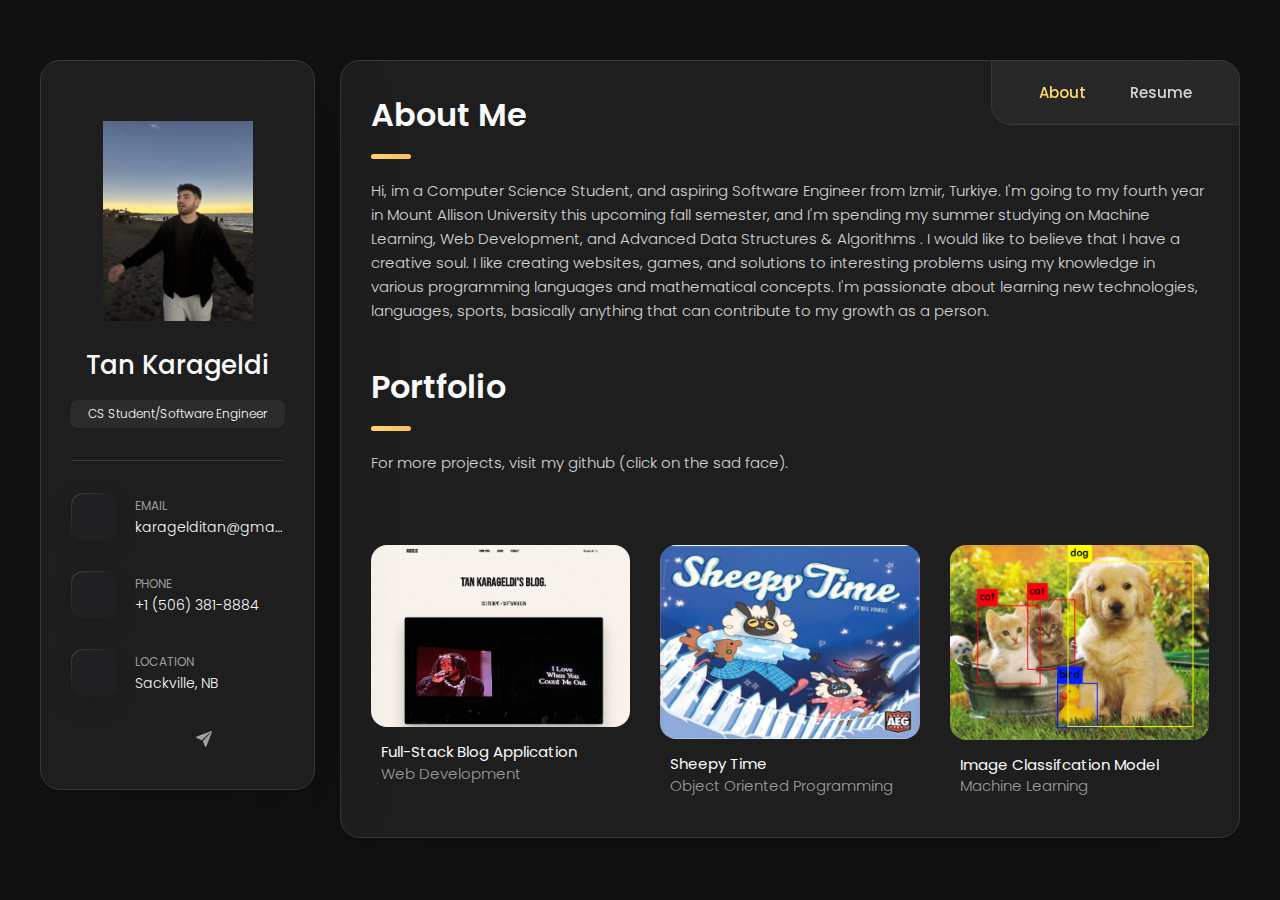
==== commit 254ba7f9: "fixed resume, added resume download option, changed one project" ====
--- a/index.html
+++ b/index.html
@@ -128,6 +128,12 @@
               <a href="https://instagram.com/tkarageldi" class="social-link">
                 <ion-icon name="logo-instagram"></ion-icon>
               </a>
+            </li>
+            <li class="social-item">
+              <a href="./assets/TanKarageldiResume.pdf" class="social-link">
+                <svg xmlns="http://www.w3.org/2000/svg" width="1em" height="1em" viewBox="0 0 512 512"><path fill="currentColor" d="M473 39.05a24 24 0 0 0-25.5-5.46L47.47 185h-.08a24 24 0 0 0 1 45.16l.41.13l137.3 58.63a16 16 0 0 0 15.54-3.59L422 80a7.07 7.07 0 0 1 10 10L226.66 310.26a16 16 0 0 0-3.59 15.54l58.65 137.38c.06.2.12.38.19.57c3.2 9.27 11.3 15.81 21.09 16.25h1a24.63 24.63 0 0 0 23-15.46L478.39 64.62A24 24 0 0 0 473 39.05"/></svg>
+              </a>
+              
             </li>
           </ul>
         </div>
@@ -176,13 +182,14 @@
               new technologies, languages, sports, basically anything that can
               contribute to my growth as a person.
             </p>
+
           </section>
 
           <header>
             <h2 class="h2 article-title">Portfolio</h2>
           </header>
           <p class="about-text">
-            For more projects, visit my github.
+            For more projects, visit my github (click on the sad face).
             <br />
             <a class="about-text" href="https://github.com/tankarageldi"
               ><ion-icon name="sad-outline"></ion-icon
@@ -214,20 +221,20 @@
             <ul class="project-list">
               <li class="project-item active" data-filter-item>
                 <a
-                  href="https://tankarageldi.github.io/webdev-projects/simon-game/index.html"
+                  href="https://github.com/tankarageldi/blog-app"
                 >
                   <figure class="project-img">
                     <div class="project-item-icon-box">
                       <ion-icon name="eye-outline"></ion-icon>
                     </div>
                     <img
-                      src="./assets/images/resized_simon.png"
+                      src="./assets/images/blogapppic.png"
                       alt="simon"
                       loading="lazy"
                     />
                   </figure>
 
-                  <h3 class="project-title">Simon Game</h3>
+                  <h3 class="project-title">Full-Stack Blog Application</h3>
 
                   <p class="project-category">Web Development</p>
                 </a>
@@ -320,17 +327,17 @@
               <li class="timeline-item">
                 <h4 class="h4 timeline-item-title">Mount Allison University</h4>
 
-                <span>2020-2025</span>
+                <span>2025</span>
 
                 <p class="timeline-text">
-                  Bachelor of Science, Major in Computer Science.
+                  Bachelor of Science in Computer Science, Minor in Mathematics
                 </p>
               </li>
 
               <li class="timeline-item">
                 <h4 class="h4 timeline-item-title">Deeplearning.ai</h4>
 
-                <span>2024</span>
+                <span>2022</span>
 
                 <p class="timeline-text">Machine Learning Specialization.</p>
               </li>
@@ -348,32 +355,54 @@
 
             <ol class="timeline-list">
               <li class="timeline-item">
-                <h4 class="h4 timeline-item-title">get-a-cut</h4>
-
-                <span>Founder, July 2024 — Present</span>
+                <h4 class="h4 timeline-item-title">Voice-Note</h4>
+
+                <span>Project Lead Developer, August 2024 — Present</span>
 
                 <p class="timeline-text">
-                  Creating the application for people to find best barber in
-                  their area for their desired hairstyle.
+                  Creating an application for transcribing voice recordings and pdfs, into detailed notes,flashcards and quizzes. 
                 </p>
               </li>
               <li class="timeline-item">
-                <h4 class="h4 timeline-item-title">freelance web developer</h4>
-
-                <span>2024</span>
+                <h4 class="h4 timeline-item-title">
+                  Artificial Intelligence Consultant - Editor
+                </h4>
+
+                <span
+                  >ProMedia Works / Artificial Intelligence Age,December 2023 –
+                  Present</span
+                >
 
                 <p class="timeline-text">
-                  Working freelance, creating websites for businesses and for
-                  personal use.
+                  Took part in Turkiye’s first and only Artificial Intelligence
+                  Television Program as an editor, ”Yapay Zeka Cagi (Artificial
+                  Intelligence Age)” • Strategized educational and entertaining
+                  AI content for the TV Program. Researched on Generative AI. •
+                  Working remote, leading research on optimizing media workflows
+                  using AI-driven automation. • Provided consultation on machine
+                  learning and AI applications in media, guiding company’s
+                  strategy in AI powered content creation and automation.
                 </p>
               </li>
 
               <li class="timeline-item">
-                <h4 class="h4 timeline-item-title">Petaverse Pet</h4>
-
-                <span>2023</span>
-
-                <p class="timeline-text">Social Media Marketing Intern.</p>
+                <h4 class="h4 timeline-item-title">Software Engineer</h4>
+
+                <span>NaynCO ,May. 2020 – January 2021</span>
+
+                <p class="timeline-text">Took part of a team of developers for developing and optimizing key components of the IOS app using Swift.
+                  • Implemented RESTful API integrations to fetch and display real-time news content, by use of URLSession.
+                  • To ensure app security, implemented authorization, with Open Authorization (OAuth2.0)</p>
+              </li>
+              <li class="timeline-item"></li>
+                <h4 class="h4 timeline-item-title">Software Engineer Intern</h4>
+
+                <span>NaynCO ,September 2019 – April 2020</span>
+
+                <p class="timeline-text">Learned the coding language Swift, Collaborated on version control using Git, and gained experience on database
+                  management via GitHub.
+                  • Collaborated on building and maintaining a full-stack web application usingusing HTML, CSS,
+                  JavaScript,Node.js, MongoDB,JWT for a newspaper-like website for honest journalism.</p>
               </li>
             </ol>
           </section>
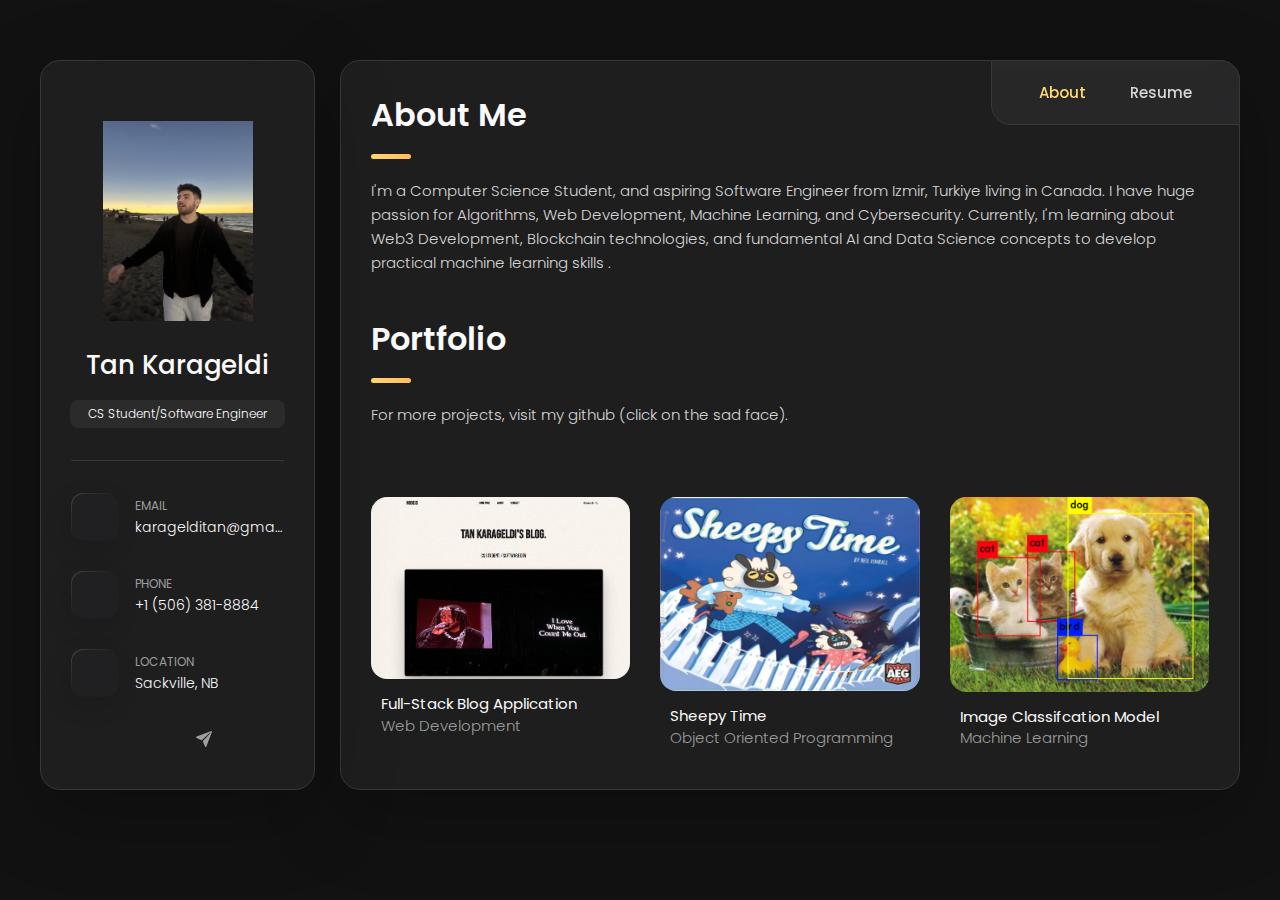
==== commit e2bd9b68: "asd" ====
--- a/index.html
+++ b/index.html
@@ -171,16 +171,7 @@
 
           <section class="about-text">
             <p>
-              Hi, im a Computer Science Student, and aspiring Software Engineer
-              from Izmir, Turkiye. I'm going to my fourth year in Mount Allison
-              University this upcoming fall semester, and I'm spending my summer
-              studying on Machine Learning, Web Development, and Advanced Data
-              Structures & Algorithms . I would like to believe that I have a
-              creative soul. I like creating websites, games, and solutions to
-              interesting problems using my knowledge in various programming
-              languages and mathematical concepts. I'm passionate about learning
-              new technologies, languages, sports, basically anything that can
-              contribute to my growth as a person.
+              I'm a Computer Science Student, and aspiring Software Engineer from Izmir, Turkiye living in Canada. I have huge passion for Algorithms, Web Development, Machine Learning, and Cybersecurity. Currently, I'm learning about Web3 Development, Blockchain technologies, and fundamental AI and Data Science concepts to develop practical machine learning skills .
             </p>
 
           </section>
@@ -333,14 +324,6 @@
                   Bachelor of Science in Computer Science, Minor in Mathematics
                 </p>
               </li>
-
-              <li class="timeline-item">
-                <h4 class="h4 timeline-item-title">Deeplearning.ai</h4>
-
-                <span>2022</span>
-
-                <p class="timeline-text">Machine Learning Specialization.</p>
-              </li>
             </ol>
           </section>
 
@@ -354,15 +337,6 @@
             </div>
 
             <ol class="timeline-list">
-              <li class="timeline-item">
-                <h4 class="h4 timeline-item-title">Voice-Note</h4>
-
-                <span>Project Lead Developer, August 2024 — Present</span>
-
-                <p class="timeline-text">
-                  Creating an application for transcribing voice recordings and pdfs, into detailed notes,flashcards and quizzes. 
-                </p>
-              </li>
               <li class="timeline-item">
                 <h4 class="h4 timeline-item-title">
                   Artificial Intelligence Consultant - Editor
@@ -385,24 +359,15 @@
                 </p>
               </li>
 
-              <li class="timeline-item">
-                <h4 class="h4 timeline-item-title">Software Engineer</h4>
-
-                <span>NaynCO ,May. 2020 – January 2021</span>
-
-                <p class="timeline-text">Took part of a team of developers for developing and optimizing key components of the IOS app using Swift.
-                  • Implemented RESTful API integrations to fetch and display real-time news content, by use of URLSession.
-                  • To ensure app security, implemented authorization, with Open Authorization (OAuth2.0)</p>
-              </li>
               <li class="timeline-item"></li>
                 <h4 class="h4 timeline-item-title">Software Engineer Intern</h4>
 
-                <span>NaynCO ,September 2019 – April 2020</span>
-
-                <p class="timeline-text">Learned the coding language Swift, Collaborated on version control using Git, and gained experience on database
-                  management via GitHub.
-                  • Collaborated on building and maintaining a full-stack web application usingusing HTML, CSS,
-                  JavaScript,Node.js, MongoDB,JWT for a newspaper-like website for honest journalism.</p>
+                <span>NaynCO ,June 2019 – September 2019 </span>
+
+                <p class="timeline-text">
+                  • Implemented RESTful API integrations to fetch and display real-time news content
+
+                  </p>
               </li>
             </ol>
           </section>
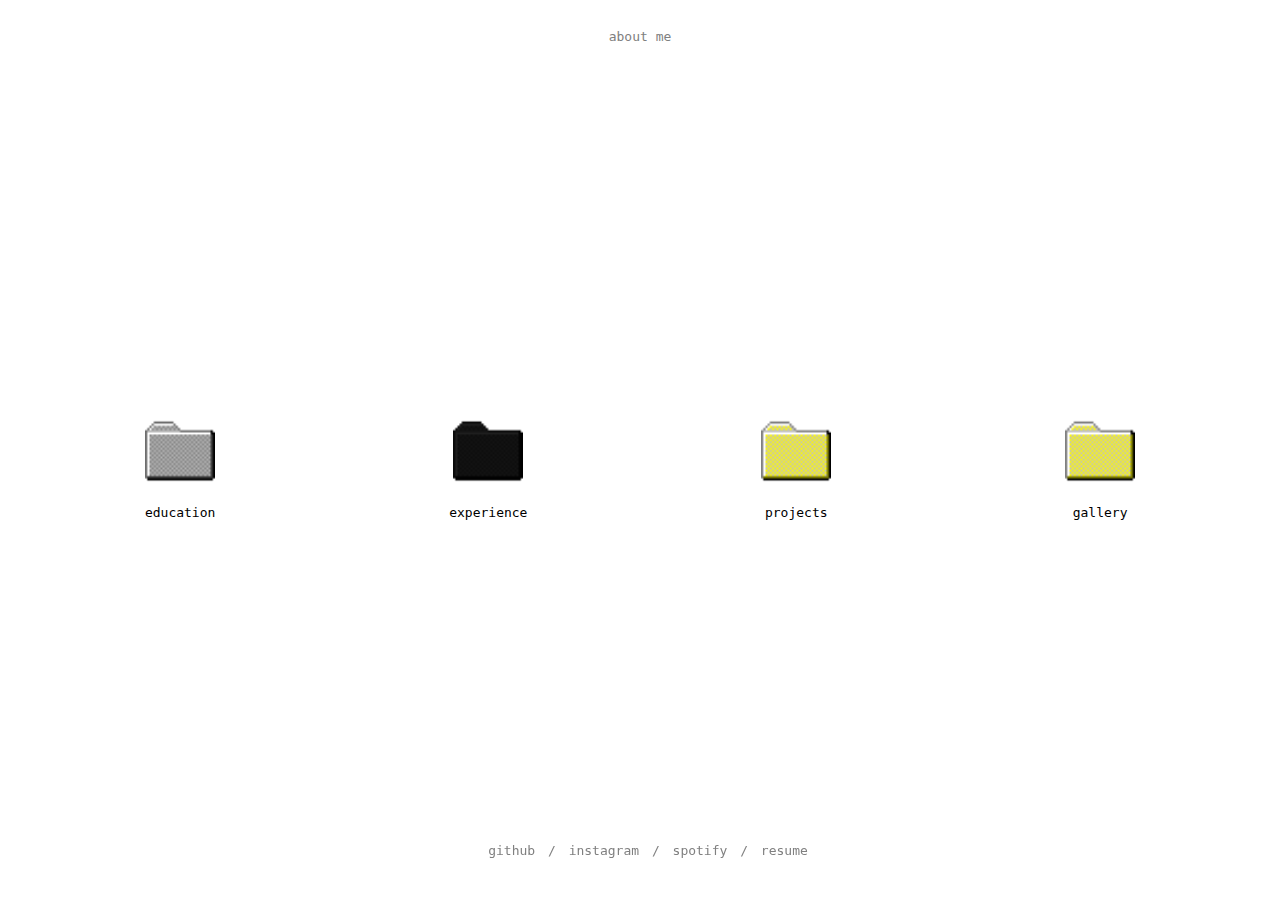
==== commit d72e5111: "changed the website" ====
--- a/index.html
+++ b/index.html
@@ -1,460 +1,62 @@
 <!DOCTYPE html>
 <html lang="en">
   <head>
-    <meta charset="UTF-8" />
-    <meta http-equiv="X-UA-Compatible" content="IE=edge" />
-    <meta name="viewport" content="width=device-width, initial-scale=1.0" />
-    <title>Tan Karageldi</title>
-
-    <!--
-    - favicon
-  -->
-    <link
-      rel="shortcut icon"
-      href="./assets/images/tan.ico"
-      type="image/x-icon"
-    />
-
-    <!--
-    - custom css link
-  -->
-    <link rel="stylesheet" href="./assets/css/style.css" />
-
-    <!--
-    - google font link
-  -->
     <link rel="preconnect" href="https://fonts.googleapis.com" />
     <link rel="preconnect" href="https://fonts.gstatic.com" crossorigin />
     <link
-      href="https://fonts.googleapis.com/css2?family=Poppins:wght@300;400;500;600&display=swap"
+      href="https://fonts.googleapis.com/css2?family=Itim&display=swap"
       rel="stylesheet"
     />
+    <meta charset="UTF-8" />
+    <meta name="viewport" content="width=device-width, initial-scale=1.0" />
+    <title>tan</title>
+    <link rel="icon" href="./data/favicon.ico" type="image/x-icon" />
+    <link rel="stylesheet" type="text/css" href="styles.css" />
   </head>
-
   <body>
-    <!--
-    - #MAIN
-  -->
-
-    <main>
-      <!--
-      - #SIDEBAR
-    -->
-
-      <aside class="sidebar" data-sidebar>
-        <div class="sidebar-info">
-          <figure class="avatar-box">
-            <img
-              src="./assets/images/tan1.jpg"
-              alt="Tan Karageldi"
-              width="80"
-            />
-          </figure>
-
-          <div class="info-content">
-            <h1 class="name" title="Richard hanrick">Tan Karageldi</h1>
-
-            <p class="title">CS Student/Software Engineer</p>
-          </div>
-
-          <button class="info_more-btn" data-sidebar-btn>
-            <span>Show Contacts</span>
-
-            <ion-icon name="chevron-down"></ion-icon>
-          </button>
-        </div>
-
-        <div class="sidebar-info_more">
-          <div class="separator"></div>
-
-          <ul class="contacts-list">
-            <li class="contact-item">
-              <div class="icon-box">
-                <ion-icon name="mail-outline"></ion-icon>
-              </div>
-
-              <div class="contact-info">
-                <p class="contact-title">Email</p>
-
-                <a href="mailto:karagelditan@gmail.com" class="contact-link"
-                  >karagelditan@gmail.com</a
-                >
-              </div>
-            </li>
-
-            <li class="contact-item">
-              <div class="icon-box">
-                <ion-icon name="phone-portrait-outline"></ion-icon>
-              </div>
-
-              <div class="contact-info">
-                <p class="contact-title">Phone</p>
-
-                <p class="contact-link">+1 (506) 381-8884</p>
-              </div>
-            </li>
-
-            <li class="contact-item">
-              <div class="icon-box">
-                <ion-icon name="location-outline"></ion-icon>
-              </div>
-
-              <div class="contact-info">
-                <p class="contact-title">Location</p>
-
-                <address>Sackville, NB</address>
-              </div>
-            </li>
-          </ul>
-
-          <div class="separator"></div>
-
-          <ul class="social-list">
-            <li class="social-item">
-              <a href="https://github.com/tankarageldi" class="social-link">
-                <ion-icon name="logo-github"></ion-icon>
-              </a>
-            </li>
-
-            <li class="social-item">
-              <a
-                href="https://linkedin.com/in/tankarageldi"
-                class="social-link"
-              >
-                <ion-icon name="logo-linkedin"></ion-icon>
-              </a>
-            </li>
-            <li class="social-item">
-              <a href="https://instagram.com/tkarageldi" class="social-link">
-                <ion-icon name="logo-instagram"></ion-icon>
-              </a>
-            </li>
-            <li class="social-item">
-              <a href="./assets/TanKarageldiResume.pdf" class="social-link">
-                <svg xmlns="http://www.w3.org/2000/svg" width="1em" height="1em" viewBox="0 0 512 512"><path fill="currentColor" d="M473 39.05a24 24 0 0 0-25.5-5.46L47.47 185h-.08a24 24 0 0 0 1 45.16l.41.13l137.3 58.63a16 16 0 0 0 15.54-3.59L422 80a7.07 7.07 0 0 1 10 10L226.66 310.26a16 16 0 0 0-3.59 15.54l58.65 137.38c.06.2.12.38.19.57c3.2 9.27 11.3 15.81 21.09 16.25h1a24.63 24.63 0 0 0 23-15.46L478.39 64.62A24 24 0 0 0 473 39.05"/></svg>
-              </a>
-              
-            </li>
-          </ul>
-        </div>
-      </aside>
-
-      <!--
-      - #main-content
-    -->
-
-      <div class="main-content">
-        <!--
-        - #NAVBAR
-      -->
-
-        <nav class="navbar">
-          <ul class="navbar-list">
-            <li class="navbar-item">
-              <button class="navbar-link active" data-nav-link>About</button>
-            </li>
-
-            <li class="navbar-item">
-              <button class="navbar-link" data-nav-link>Resume</button>
-            </li>
-          </ul>
-        </nav>
-
-        <!--
-        - #ABOUT
-      -->
-
-        <article class="about active" data-page="about">
-          <header>
-            <h2 class="h2 article-title">About me</h2>
-          </header>
-
-          <section class="about-text">
-            <p>
-              I'm a Computer Science Student, and aspiring Software Engineer from Izmir, Turkiye living in Canada. I have huge passion for Algorithms, Web Development, Machine Learning, and Cybersecurity. Currently, I'm learning about Web3 Development, Blockchain technologies, and fundamental AI and Data Science concepts to develop practical machine learning skills .
-            </p>
-
-          </section>
-
-          <header>
-            <h2 class="h2 article-title">Portfolio</h2>
-          </header>
-          <p class="about-text">
-            For more projects, visit my github (click on the sad face).
-            <br />
-            <a class="about-text" href="https://github.com/tankarageldi"
-              ><ion-icon name="sad-outline"></ion-icon
-            ></a>
-          </p>
-
-          <section class="projects">
-            <ul class="filter-list">
-              <li class="filter-item"></li>
-            </ul>
-
-            <div class="filter-select-box">
-              <button class="filter-select" data-select>
-                <div class="select-value" data-selecct-value>
-                  Select category
-                </div>
-
-                <div class="select-icon">
-                  <ion-icon name="chevron-down"></ion-icon>
-                </div>
-              </button>
-              <ul class="select-list">
-                <li class="select-item">
-                  <button data-select-item>All</button>
-                </li>
-              </ul>
-            </div>
-
-            <ul class="project-list">
-              <li class="project-item active" data-filter-item>
-                <a
-                  href="https://github.com/tankarageldi/blog-app"
-                >
-                  <figure class="project-img">
-                    <div class="project-item-icon-box">
-                      <ion-icon name="eye-outline"></ion-icon>
-                    </div>
-                    <img
-                      src="./assets/images/blogapppic.png"
-                      alt="simon"
-                      loading="lazy"
-                    />
-                  </figure>
-
-                  <h3 class="project-title">Full-Stack Blog Application</h3>
-
-                  <p class="project-category">Web Development</p>
-                </a>
-              </li>
-
-              <li class="project-item active" data-filter-item>
-                <a href="https://github.com/tankarageldi/textbased-game">
-                  <figure class="project-img">
-                    <div class="project-item-icon-box">
-                      <ion-icon name="eye-outline"></ion-icon>
-                    </div>
-
-                    <img
-                      src="./assets/images/resized_sheepytime.png"
-                      alt="sheepytime"
-                      loading="lazy"
-                    />
-                  </figure>
-
-                  <h3 class="project-title">Sheepy Time</h3>
-
-                  <p class="project-category">Object Oriented Programming</p>
-                </a>
-              </li>
-
-              <li class="project-item active" data-filter-item>
-                <a href="https://github.com/tankarageldi/image-recognizer">
-                  <figure class="project-img">
-                    <div class="project-item-icon-box">
-                      <ion-icon name="eye-outline"></ion-icon>
-                    </div>
-
-                    <img
-                      src="./assets/images/resized_classification.png"
-                      alt="image-classification"
-                      loading="lazy"
-                    />
-                  </figure>
-
-                  <h3 class="project-title">Image Classifcation Model</h3>
-
-                  <p class="project-category">Machine Learning</p>
-                </a>
-              </li>
-            </ul>
-          </section>
-          <div class="modal-container" data-modal-container>
-            <div class="overlay" data-overlay></div>
-
-            <section class="testimonials-modal">
-              <button class="modal-close-btn" data-modal-close-btn>
-                <ion-icon name="close-outline"></ion-icon>
-              </button>
-
-              <div class="modal-img-wrapper">
-                <figure class="modal-avatar-box">
-                  <img
-                    src="./assets/images/avatar-1.png"
-                    alt="Daniel lewis"
-                    width="80"
-                    data-modal-img
-                  />
-                </figure>
-
-                <img src="./assets/images/icon-quote.svg" alt="quote icon" />
-              </div>
-            </section>
-          </div>
-        </article>
-
-        <!--
-        - #RESUME
-      -->
-
-        <article class="resume" data-page="resume">
-          <header>
-            <h2 class="h2 article-title">Resume</h2>
-          </header>
-
-          <section class="timeline">
-            <div class="title-wrapper">
-              <div class="icon-box">
-                <ion-icon name="book-outline"></ion-icon>
-              </div>
-
-              <h3 class="h3">Education</h3>
-            </div>
-
-            <ol class="timeline-list">
-              <li class="timeline-item">
-                <h4 class="h4 timeline-item-title">Mount Allison University</h4>
-
-                <span>2025</span>
-
-                <p class="timeline-text">
-                  Bachelor of Science in Computer Science, Minor in Mathematics
-                </p>
-              </li>
-            </ol>
-          </section>
-
-          <section class="timeline">
-            <div class="title-wrapper">
-              <div class="icon-box">
-                <ion-icon name="book-outline"></ion-icon>
-              </div>
-
-              <h3 class="h3">Experience</h3>
-            </div>
-
-            <ol class="timeline-list">
-              <li class="timeline-item">
-                <h4 class="h4 timeline-item-title">
-                  Artificial Intelligence Consultant - Editor
-                </h4>
-
-                <span
-                  >ProMedia Works / Artificial Intelligence Age,December 2023 –
-                  Present</span
-                >
-
-                <p class="timeline-text">
-                  Took part in Turkiye’s first and only Artificial Intelligence
-                  Television Program as an editor, ”Yapay Zeka Cagi (Artificial
-                  Intelligence Age)” • Strategized educational and entertaining
-                  AI content for the TV Program. Researched on Generative AI. •
-                  Working remote, leading research on optimizing media workflows
-                  using AI-driven automation. • Provided consultation on machine
-                  learning and AI applications in media, guiding company’s
-                  strategy in AI powered content creation and automation.
-                </p>
-              </li>
-
-              <li class="timeline-item"></li>
-                <h4 class="h4 timeline-item-title">Software Engineer Intern</h4>
-
-                <span>NaynCO ,June 2019 – September 2019 </span>
-
-                <p class="timeline-text">
-                  • Implemented RESTful API integrations to fetch and display real-time news content
-
-                  </p>
-              </li>
-            </ol>
-          </section>
-
-          <section class="skill">
-            <h3 class="h3 skills-title">My skills</h3>
-
-            <ul class="skills-list content-card">
-              <li class="skills-item">
-                <div class="title-wrapper">
-                  <h5 class="h5">Python</h5>
-                  <ion-icon name="logo-python" class="h5"></ion-icon>
-                  <data value="80">80%</data>
-                </div>
-
-                <div class="skill-progress-bg">
-                  <div class="skill-progress-fill" style="width: 80%"></div>
-                </div>
-              </li>
-              <li class="skills-item">
-                <div class="title-wrapper">
-                  <h5 class="h5">Data Structures & Algorithms</h5>
-                  <data value="60">60%</data>
-                </div>
-
-                <div class="skill-progress-bg">
-                  <div class="skill-progress-fill" style="width: 60%"></div>
-                </div>
-              </li>
-
-              <li class="skills-item">
-                <div class="title-wrapper">
-                  <h5 class="h5">Full Stack Development</h5>
-                  <ion-icon name="logo-react" class="h5"></ion-icon>
-                  <ion-icon name="logo-javascript" class="h5"></ion-icon>
-                  <ion-icon name="logo-html5" class="h5"></ion-icon>
-                  <ion-icon name="logo-css3" class="h5"></ion-icon>
-                  <data value="50">50%</data>
-                </div>
-
-                <div class="skill-progress-bg">
-                  <div class="skill-progress-fill" style="width: 50%"></div>
-                </div>
-              </li>
-
-              <li class="skills-item">
-                <div class="title-wrapper">
-                  <h5 class="h5">Machine Learning & AI</h5>
-                  <data value="50">50%</data>
-                </div>
-
-                <div class="skill-progress-bg">
-                  <div class="skill-progress-fill" style="width: 50%"></div>
-                </div>
-              </li>
-
-              <li class="skills-item">
-                <div class="title-wrapper">
-                  <h5 class="h5">Java</h5>
-                  <data value="50">50%</data>
-                </div>
-
-                <div class="skill-progress-bg">
-                  <div class="skill-progress-fill" style="width: 50%"></div>
-                </div>
-              </li>
-            </ul>
-          </section>
-        </article>
+    <header class="header">
+      <nav>
+        <a href="./pages/aboutme.html">about me</a>
+      </nav>
+      <nav></nav>
+    </header>
+    <div class="content">
+      <div class="folder" id="icon1">
+        <a href="./pages/education.html">
+          <img src="./data/grayfolder.png" alt="education" />
+        </a>
+        <p>education</p>
       </div>
-    </main>
-
-    <!--
-    - custom js link
-  -->
-    <script src="./assets/js/script.js"></script>
-
-    <!--
-    - ionicon link
-  -->
-    <script
-      type="module"
-      src="https://unpkg.com/ionicons@5.5.2/dist/ionicons/ionicons.esm.js"
-    ></script>
-    <script
-      nomodule
-      src="https://unpkg.com/ionicons@5.5.2/dist/ionicons/ionicons.js"
-    ></script>
+      <div class="folder" id="icon2">
+        <a href="./pages/experience.html">
+          <img src="./data/blackfolder.png" alt="experience" />
+        </a>
+        <p>experience</p>
+      </div>
+      <div class="folder" id="icon3">
+        <a href="./pages/projects.html">
+          <img src="./data/defaultfolder.png" alt="projects" />
+        </a>
+        <p>projects</p>
+      </div>
+      <div class="folder" id="icon3">
+        <a href="./pages/gallery.html">
+          <img src="./data/defaultfolder.png" alt="gallery" />
+        </a>
+        <p>gallery</p>
+      </div>
+    </div>
+    <footer class="footer">
+      <a href="https://github.com/tankarageldi" target="_blank">github</a
+      ><span> / </span>
+      <a href="https://instagram.com/tkarageldi" target="_blank">instagram</a
+      ><span> /</span>
+      <a
+        href="https://open.spotify.com/user/tankarageldi?si=c20dd9dd741c41b2"
+        target="_blank"
+        >spotify</a
+      ><span> /</span>
+      <a href="/data/TanKarageldiResume (2).pdf">resume</a>
+    </footer>
   </body>
 </html>
--- a/styles.css
+++ b/styles.css
@@ -0,0 +1,201 @@
+html {
+  font-family: "JetBrains Mono", monospace;
+  font-size: 13px;
+  font-weight: 400;
+  line-height: 17.6px;
+  color: #000;
+  background-color: #fff;
+  margin: 0;
+  padding: 0;
+}
+span {
+  color: grey;
+}
+footer {
+  position: fixed;
+  width: 100%;
+  bottom: 40px;
+  padding: 0px;
+  text-align: center;
+  color: black;
+}
+footer a {
+  color: grey;
+  text-decoration: none;
+  margin: 5px;
+}
+footer a:hover {
+  color: black;
+}
+header nav {
+  display: flex;
+  justify-content: center;
+}
+header nav a {
+  color: gray;
+  text-decoration: none;
+  margin: 0 10px;
+}
+header nav a:hover {
+  color: black;
+}
+header {
+  padding: 20px;
+}
+
+.content {
+  display: flex;
+  justify-content: space-around;
+  align-items: center;
+  height: calc(100vh - 80px);
+  padding: 0 20px;
+}
+
+.folder {
+  text-align: center;
+}
+
+.folder img {
+  width: 70px;
+  height: auto;
+}
+/* New Education Page Styling */
+.education-container {
+  width: 80%;
+  margin: 50px auto;
+  display: flex;
+  flex-direction: column;
+  gap: 20px;
+}
+
+/* School Name & Dates */
+.school-header {
+  display: flex;
+  justify-content: space-between;
+  align-items: center;
+  border-bottom: 1px solid grey;
+  padding-bottom: 10px;
+}
+
+.school-name {
+  font-size: 20px;
+  font-weight: bold;
+}
+
+.date-range {
+  font-size: 14px;
+  font-weight: bold;
+  color: grey;
+}
+
+/* Degree Info */
+.degree-info {
+  font-size: 14px;
+}
+
+/* List of Activities */
+.activities {
+  list-style-type: square;
+  padding-left: 20px;
+}
+
+/* Projects Section */
+.projects-section {
+  margin-top: 30px;
+}
+
+.projects-header {
+  font-size: 24px;
+  font-weight: bold;
+  color: #0073e6;
+  text-decoration: none;
+}
+
+.projects-header:hover {
+  text-decoration: underline;
+}
+
+/* Sideways Project Gallery */
+.projects-gallery {
+  display: flex;
+  gap: 10px;
+  overflow-x: auto;
+  padding-top: 10px;
+  gap: 30px; /* Adds more space between projects */
+}
+
+.project {
+  flex: 0 0 auto;
+  width: 150px;
+  text-align: center;
+}
+.project img {
+  width: 100%;
+  border-radius: 8px;
+  box-shadow: 0 4px 8px rgba(0, 0, 0, 0.2);
+  transition: transform 0.3s ease-in-out;
+}
+
+.project img:hover {
+  transform: scale(1.05);
+}
+.projects-description {
+  font-size: 14px;
+  color: grey;
+  margin-bottom: 30px;
+  width: 70%;
+}
+.experience-container {
+  width: 80%;
+  margin: 50px auto;
+  display: flex;
+  flex-direction: column;
+  gap: 30px;
+}
+
+/* Experience Header */
+.experience-header {
+  display: flex;
+  justify-content: space-between;
+  align-items: center;
+  border-bottom: 1px solid grey;
+  padding-bottom: 10px;
+}
+
+.experience-title {
+  font-size: 20px;
+  font-weight: bold;
+}
+
+.experience-location {
+  font-size: 14px;
+  font-weight: bold;
+  color: grey;
+}
+
+/* Job Sections */
+.job {
+  margin-top: 20px;
+}
+
+.job h2 {
+  font-size: 16px;
+  font-weight: bold;
+}
+
+.job h3 {
+  font-size: 14px;
+  color: grey;
+}
+
+.job-dates {
+  font-size: 13px;
+  color: grey;
+  display: block;
+  margin-bottom: 10px;
+}
+
+.job-responsibilities {
+  list-style-type: square;
+  padding-left: 20px;
+}
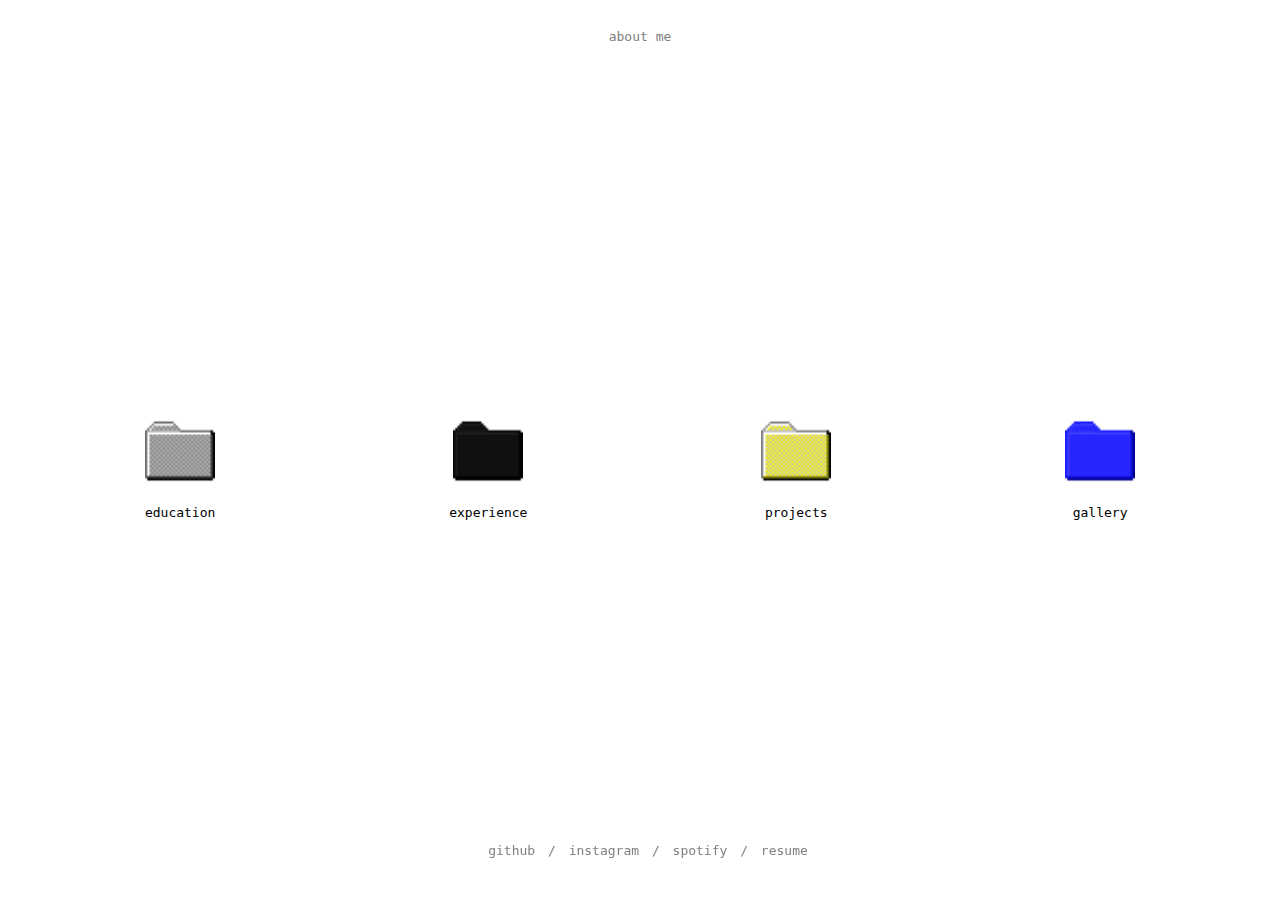
==== commit b25b9029: "wrong folder color changed for gallery" ====
--- a/index.html
+++ b/index.html
@@ -41,7 +41,7 @@
       </div>
       <div class="folder" id="icon3">
         <a href="./pages/gallery.html">
-          <img src="./data/defaultfolder.png" alt="gallery" />
+          <img src="./data/bluefolder.png" alt="gallery" />
         </a>
         <p>gallery</p>
       </div>
